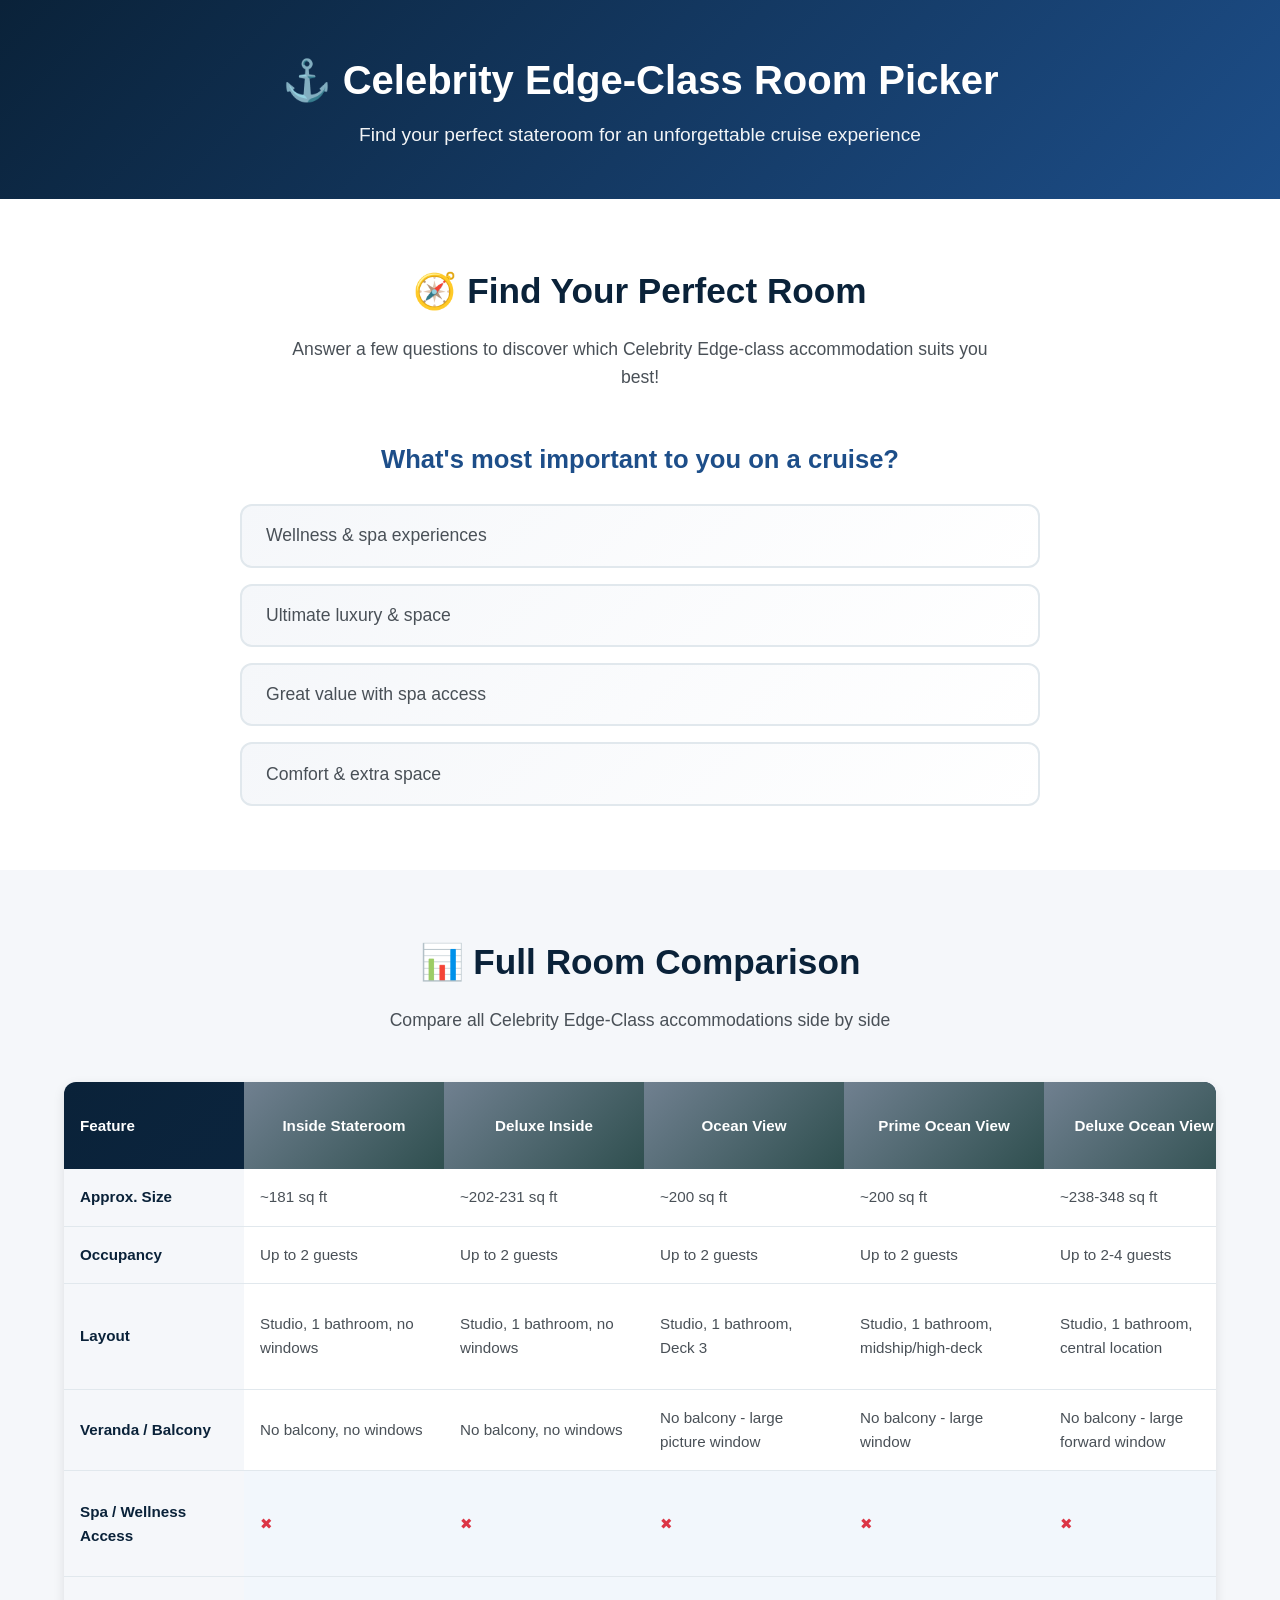
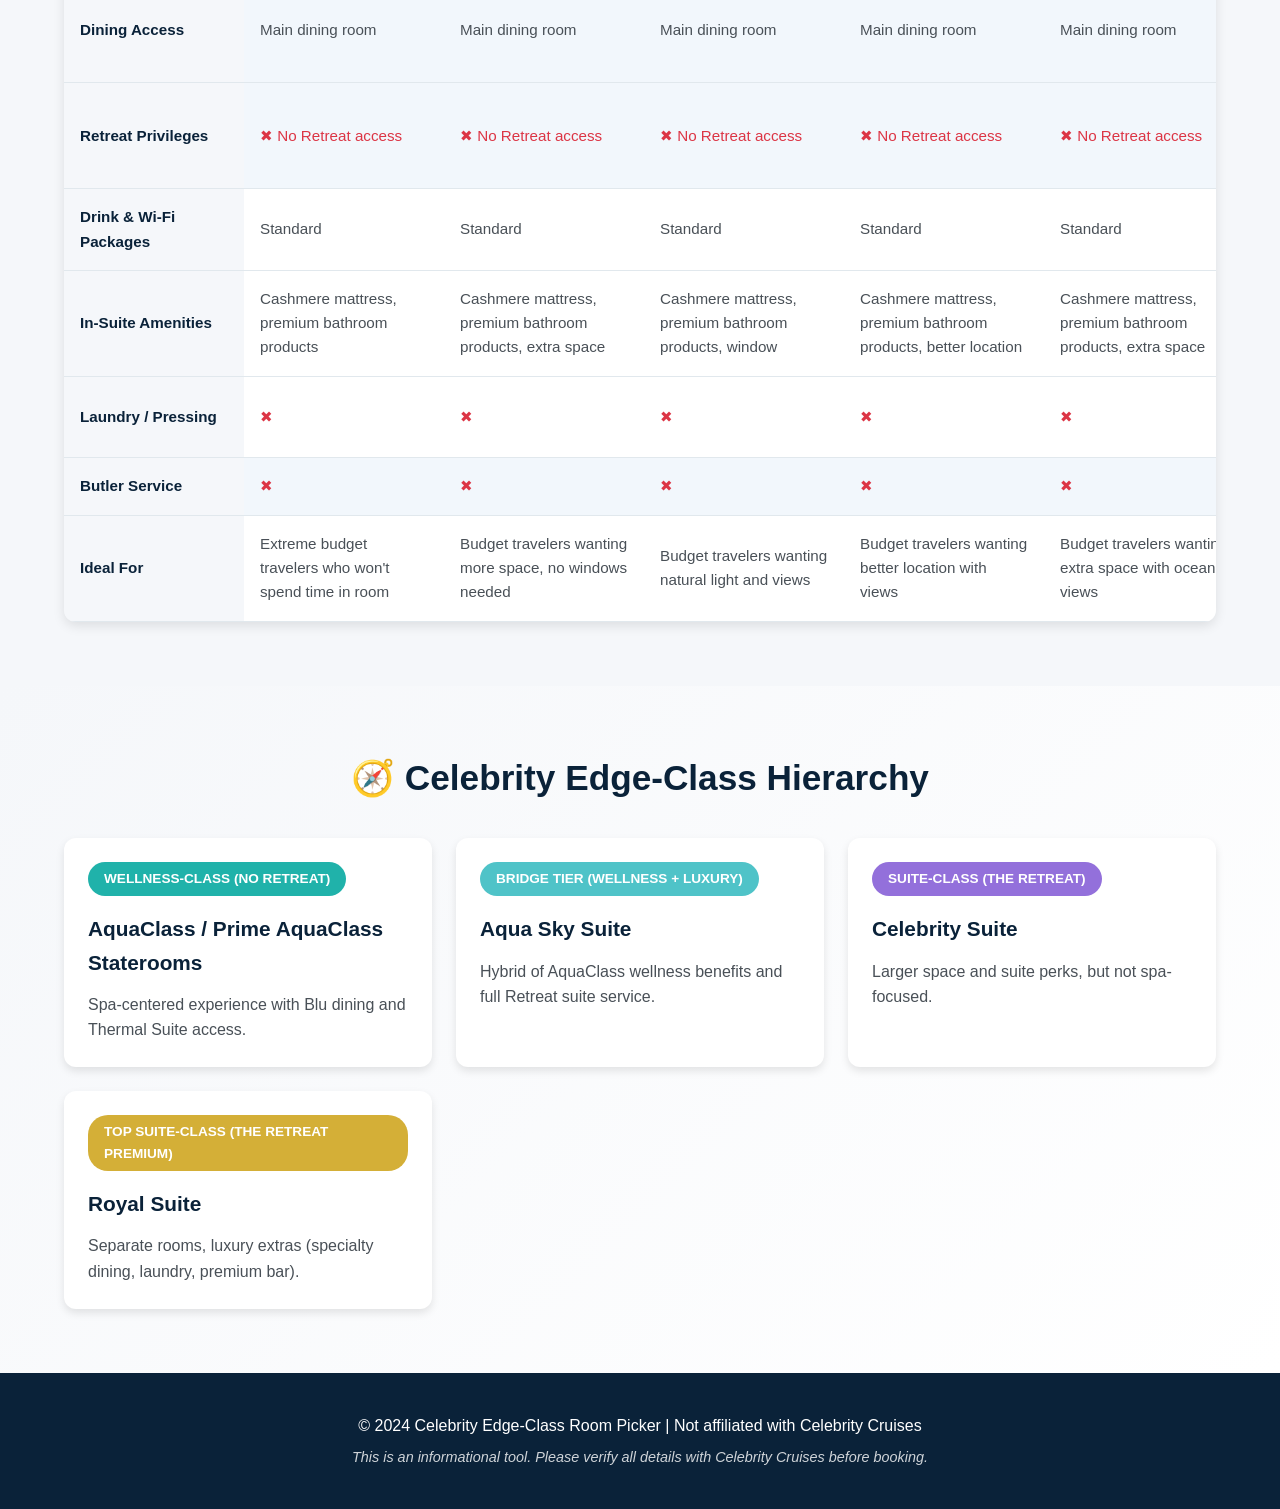
==== index.html @ b7f7fb1b "Add comprehensive analytics tracking with Google Analytics 4 and Microsoft Clarity Analytics Impleme" ====
<!DOCTYPE html>
<html lang="en">
<head>
    <meta charset="UTF-8">
    <meta name="viewport" content="width=device-width, initial-scale=1.0">
    <title>Celebrity Edge-Class Room Picker | Find Your Perfect Stateroom</title>
    <link rel="stylesheet" href="styles.css">

    <!-- Google Analytics 4 -->
    <script async src="https://www.googletagmanager.com/gtag/js?id=G-XXXXXXXXXX"></script>
    <script>
        window.dataLayer = window.dataLayer || [];
        function gtag(){dataLayer.push(arguments);}
        gtag('js', new Date());
        gtag('config', 'G-XXXXXXXXXX');
    </script>

    <!-- Microsoft Clarity -->
    <script type="text/javascript">
        (function(c,l,a,r,i,t,y){
            c[a]=c[a]||function(){(c[a].q=c[a].q||[]).push(arguments)};
            t=l.createElement(r);t.async=1;t.src="https://www.clarity.ms/tag/"+i;
            y=l.getElementsByTagName(r)[0];y.parentNode.insertBefore(t,y);
        })(window, document, "clarity", "script", "YOURCLARITYID");
    </script>
</head>
<body>
    <header class="hero">
        <div class="container">
            <h1>⚓ Celebrity Edge-Class Room Picker</h1>
            <p class="tagline">Find your perfect stateroom for an unforgettable cruise experience</p>
        </div>
    </header>

    <!-- Quiz Section -->
    <section id="quiz" class="quiz-section">
        <div class="container">
            <h2>🧭 Find Your Perfect Room</h2>
            <p class="section-intro">Answer a few questions to discover which Celebrity Edge-class accommodation suits you best!</p>

            <div id="quiz-container" class="quiz-container">
                <button id="back-btn" class="back-btn hidden">← Back</button>

                <!-- Question 1 -->
                <div class="question active" data-question="1">
                    <h3>What's most important to you on a cruise?</h3>
                    <div class="options">
                        <button class="option" data-points='{"wellness": 3}'>Wellness & spa experiences</button>
                        <button class="option" data-points='{"luxury": 3}'>Ultimate luxury & space</button>
                        <button class="option" data-points='{"value": 2, "wellness": 1}'>Great value with spa access</button>
                        <button class="option" data-points='{"luxury": 2, "space": 1}'>Comfort & extra space</button>
                    </div>
                </div>

                <!-- Question 2 -->
                <div class="question" data-question="2">
                    <h3>How many people are traveling with you?</h3>
                    <div class="options">
                        <button class="option" data-points='{"couple": 2}'>Just me or my partner (2 guests)</button>
                        <button class="option" data-points='{"family": 2}'>Small family or friends (3-4 guests)</button>
                    </div>
                </div>

                <!-- Question 3 -->
                <div class="question" data-question="3">
                    <h3>How important is butler service to you?</h3>
                    <div class="options">
                        <button class="option" data-points='{"luxury": 3}'>Essential - I want full VIP treatment</button>
                        <button class="option" data-points='{"luxury": 1}'>Nice to have, but not necessary</button>
                        <button class="option" data-points='{"value": 2}'>Not important - I prefer to be independent</button>
                    </div>
                </div>

                <!-- Question 4 -->
                <div class="question" data-question="4">
                    <h3>Which amenities appeal to you most?</h3>
                    <div class="options">
                        <button class="option" data-points='{"wellness": 3}'>Thermal suite, yoga mats, spa products</button>
                        <button class="option" data-points='{"luxury": 3}'>Whirlpool tub, premium bar, specialty dining</button>
                        <button class="option" data-points='{"wellness": 2, "luxury": 1}'>Mix of wellness and luxury perks</button>
                        <button class="option" data-points='{"space": 2}'>Just want great views and comfortable space</button>
                    </div>
                </div>

                <!-- Question 5 -->
                <div class="question" data-question="5">
                    <h3>What's your budget preference?</h3>
                    <div class="options">
                        <button class="option" data-points='{"value": 3}'>Budget-friendly with good perks</button>
                        <button class="option" data-points='{"value": 1, "space": 1}'>Mid-range with more space</button>
                        <button class="option" data-points='{"luxury": 2}'>Premium - I want the best</button>
                        <button class="option" data-points='{"luxury": 3}'>Money is no object</button>
                    </div>
                </div>

                <!-- Question 6 -->
                <div class="question" data-question="6">
                    <h3>How important is exclusive dining access?</h3>
                    <div class="options">
                        <button class="option" data-points='{"wellness": 2}'>I want Blu (AquaClass restaurant)</button>
                        <button class="option" data-points='{"luxury": 2}'>I want Luminae and The Retreat</button>
                        <button class="option" data-points='{"luxury": 3}'>Unlimited specialty dining package</button>
                        <button class="option" data-points='{"value": 1}'>Main dining room is fine</button>
                    </div>
                </div>

                <!-- Question 7 -->
                <div class="question" data-question="7">
                    <h3>One last question... Is your name Andy?</h3>
                    <div class="options">
                        <button class="option" data-points='{"andy": 1}'>Yes, I'm Andy!</button>
                        <button class="option" data-points='{"notandy": 1}'>No, my name is not Andy</button>
                    </div>
                </div>
            </div>

            <div id="quiz-result" class="quiz-result hidden">
                <h3>Your Perfect Match:</h3>
                <div id="result-content"></div>
                <button id="restart-quiz" class="restart-btn">Take Quiz Again</button>
            </div>
        </div>
    </section>

    <!-- Comparison Table Section -->
    <section id="compare" class="comparison-section">
        <div class="container">
            <h2>📊 Full Room Comparison</h2>
            <p class="section-intro">Compare all Celebrity Edge-Class accommodations side by side</p>

            <div class="table-wrapper">
                <table class="comparison-table">
                    <thead>
                        <tr>
                            <th>Feature</th>
                            <th class="room-type basic">Inside Stateroom</th>
                            <th class="room-type basic">Deluxe Inside</th>
                            <th class="room-type basic">Ocean View</th>
                            <th class="room-type basic">Prime Ocean View</th>
                            <th class="room-type basic">Deluxe Ocean View</th>
                            <th class="room-type basic">Panoramic Ocean View</th>
                            <th class="room-type basic">Deluxe Porthole View</th>
                            <th class="room-type basic">Edge Infinite (Partial View)</th>
                            <th class="room-type basic">Edge Infinite Veranda</th>
                            <th class="room-type basic">Prime Edge Infinite</th>
                            <th class="room-type basic">Sunset Veranda</th>
                            <th class="room-type aqua">AquaClass Stateroom</th>
                            <th class="room-type prime-aqua">Prime AquaClass</th>
                            <th class="room-type aqua-sky">Aqua Sky Suite</th>
                            <th class="room-type concierge-partial">Concierge Class (Partial View)</th>
                            <th class="room-type concierge">Concierge Class</th>
                            <th class="room-type prime-concierge">Prime Concierge Class</th>
                            <th class="room-type magic-carpet">Magic Carpet Sky Suite</th>
                            <th class="room-type sky">Sky Suite</th>
                            <th class="room-type sunset">Sunset Sky Suite</th>
                            <th class="room-type celebrity">Celebrity Suite</th>
                            <th class="room-type edge-villa">Edge Villa</th>
                            <th class="room-type penthouse">Penthouse Suite</th>
                            <th class="room-type royal">Royal Suite</th>
                        </tr>
                    </thead>
                    <tbody>
                        <tr>
                            <td class="feature-label">Approx. Size</td>
                            <td>~181 sq ft</td>
                            <td>~202-231 sq ft</td>
                            <td>~200 sq ft</td>
                            <td>~200 sq ft</td>
                            <td>~238-348 sq ft</td>
                            <td>~212 sq ft</td>
                            <td>~241 sq ft</td>
                            <td>~243 sq ft</td>
                            <td>~243 sq ft</td>
                            <td>~243-369 sq ft</td>
                            <td>~317 sq ft</td>
                            <td>~243 sq ft</td>
                            <td>~243 – 369 sq ft</td>
                            <td>~397 sq ft</td>
                            <td>~243 sq ft</td>
                            <td>~243-369 sq ft</td>
                            <td>~243 sq ft</td>
                            <td>~400 sq ft</td>
                            <td>~398-517 sq ft</td>
                            <td>~462 sq ft</td>
                            <td>~501 sq ft</td>
                            <td>~950 sq ft</td>
                            <td>~1,575 sq ft</td>
                            <td>~759 sq ft</td>
                        </tr>
                        <tr>
                            <td class="feature-label">Occupancy</td>
                            <td>Up to 2 guests</td>
                            <td>Up to 2 guests</td>
                            <td>Up to 2 guests</td>
                            <td>Up to 2 guests</td>
                            <td>Up to 2-4 guests</td>
                            <td>Up to 2 guests</td>
                            <td>Up to 4 guests</td>
                            <td>Up to 4 guests</td>
                            <td>Up to 4 guests</td>
                            <td>Up to 4 guests</td>
                            <td>Up to 4 guests</td>
                            <td>Up to 2 guests</td>
                            <td>Up to 2 guests</td>
                            <td>Up to 4 guests</td>
                            <td>Up to 4 guests</td>
                            <td>Up to 4 guests</td>
                            <td>Up to 4 guests</td>
                            <td>Up to 2 guests</td>
                            <td>Up to 4 guests</td>
                            <td>Up to 4 guests</td>
                            <td>Up to 4 guests</td>
                            <td>Up to 4 guests</td>
                            <td>Up to 6 guests</td>
                            <td>Up to 4 guests</td>
                        </tr>
                        <tr>
                            <td class="feature-label">Layout</td>
                            <td>Studio, 1 bathroom, no windows</td>
                            <td>Studio, 1 bathroom, no windows</td>
                            <td>Studio, 1 bathroom, Deck 3</td>
                            <td>Studio, 1 bathroom, midship/high-deck</td>
                            <td>Studio, 1 bathroom, central location</td>
                            <td>Studio, 1 bathroom, floor-to-ceiling window</td>
                            <td>Studio (bed + sitting + infinite veranda)</td>
                            <td>Studio, aft/forward with Infinite Veranda</td>
                            <td>Studio, aft/forward with Infinite Veranda</td>
                            <td>Studio, midship/high-deck with Infinite Veranda</td>
                            <td>Studio, aft-facing with balcony</td>
                            <td>Studio, 1 bathroom, Infinite Veranda</td>
                            <td>Studio suite, 1 bathroom</td>
                            <td>Studio suite, 1 bathroom</td>
                            <td>Studio suite, 1 bathroom</td>
                            <td>Open studio suite with split bath</td>
                            <td>TWO-STORY, 1 bedroom, 2 bathrooms</td>
                            <td>2 bedrooms, 2 bathrooms</td>
                            <td>1-bedroom, 1.5 bath, separate living & dining</td>
                        </tr>
                        <tr>
                            <td class="feature-label">Veranda / Balcony</td>
                            <td>No balcony, no windows</td>
                            <td>No balcony, no windows</td>
                            <td>No balcony - large picture window</td>
                            <td>No balcony - large window</td>
                            <td>No balcony - large forward window</td>
                            <td>No balcony - floor-to-ceiling glass</td>
                            <td>Porthole view with veranda</td>
                            <td>Infinite Veranda (partial view)</td>
                            <td>Infinite Veranda</td>
                            <td>Infinite Veranda, higher deck/midship</td>
                            <td>Aft-facing extra-large balcony</td>
                            <td>Infinite Veranda</td>
                            <td>Spacious veranda w/ Magic Carpet views</td>
                            <td>High-deck spacious veranda</td>
                            <td>Aft-facing spacious veranda (sunset views)</td>
                            <td>Larger veranda w/ dining area</td>
                            <td>Private terrace w/ PLUNGE POOL</td>
                            <td>Extra-large balcony w/ HOT TUB</td>
                            <td>Extra-large balcony w/ dining & seating</td>
                        </tr>
                        <tr class="highlight-row">
                            <td class="feature-label">Spa / Wellness Access</td>
                            <td class="no-perk">✖</td>
                            <td class="no-perk">✖</td>
                            <td class="no-perk">✖</td>
                            <td class="no-perk">✖</td>
                            <td class="no-perk">✖</td>
                            <td class="no-perk">✖</td>
                            <td class="no-perk">✖</td>
                            <td class="no-perk">✖</td>
                            <td class="no-perk">✖</td>
                            <td class="no-perk">✖</td>
                            <td class="no-perk">✖</td>
                            <td class="has-perk">✔ SEA Thermal Suite + Spa Concierge</td>
                            <td class="has-perk">✔ SEA Thermal Suite + Spa Concierge</td>
                            <td class="has-perk">✔ SEA Thermal Suite + Spa Concierge + in-room fitness</td>
                            <td class="no-perk">✖</td>
                            <td class="no-perk">✖</td>
                            <td class="no-perk">✖</td>
                            <td class="no-perk">✖</td>
                            <td class="no-perk">✖</td>
                            <td class="no-perk">✖</td>
                            <td class="no-perk">✖ No AquaClass benefits</td>
                            <td class="has-perk">✔ SEA Thermal Suite access</td>
                            <td class="has-perk">✔ SEA Thermal Suite access</td>
                            <td class="has-perk">✔ SEA Thermal Suite access</td>
                        </tr>
                        <tr class="highlight-row">
                            <td class="feature-label">Dining Access</td>
                            <td>Main dining room</td>
                            <td>Main dining room</td>
                            <td>Main dining room</td>
                            <td>Main dining room</td>
                            <td>Main dining room</td>
                            <td>Main dining room</td>
                            <td>Main dining room</td>
                            <td>Main dining room</td>
                            <td>Main dining room</td>
                            <td>Main dining room</td>
                            <td>Main dining room</td>
                            <td class="has-perk">Blu</td>
                            <td class="has-perk">Blu</td>
                            <td class="has-perk">Blu + Luminae @ The Retreat</td>
                            <td>Main dining + Concierge Lunch</td>
                            <td>Main dining + Concierge Lunch</td>
                            <td>Main dining + Concierge Lunch</td>
                            <td class="has-perk">Luminae @ The Retreat</td>
                            <td class="has-perk">Luminae @ The Retreat</td>
                            <td class="has-perk">Luminae @ The Retreat</td>
                            <td class="has-perk">Luminae @ The Retreat</td>
                            <td class="has-perk">Luminae + Unlimited Specialty Dining</td>
                            <td class="has-perk">Luminae + Unlimited Specialty Dining</td>
                            <td class="has-perk">Luminae @ The Retreat + Unlimited Specialty Dining</td>
                        </tr>
                        <tr class="highlight-row">
                            <td class="feature-label">Retreat Privileges</td>
                            <td class="no-perk">✖ No Retreat access</td>
                            <td class="no-perk">✖ No Retreat access</td>
                            <td class="no-perk">✖ No Retreat access</td>
                            <td class="no-perk">✖ No Retreat access</td>
                            <td class="no-perk">✖ No Retreat access</td>
                            <td class="no-perk">✖ No Retreat access</td>
                            <td class="no-perk">✖ No Retreat access</td>
                            <td class="no-perk">✖ No Retreat access</td>
                            <td class="no-perk">✖ No Retreat access</td>
                            <td class="no-perk">✖ No Retreat access</td>
                            <td class="no-perk">✖ No Retreat access</td>
                            <td class="no-perk">✖ No Retreat access</td>
                            <td class="no-perk">✖ No Retreat access</td>
                            <td class="has-perk">✔ Full Retreat (Lounge, Sundeck, Luminae, Butler)</td>
                            <td class="no-perk">✖ No Retreat access</td>
                            <td class="no-perk">✖ No Retreat access</td>
                            <td class="no-perk">✖ No Retreat access</td>
                            <td class="has-perk">✔ Full Retreat</td>
                            <td class="has-perk">✔ Full Retreat</td>
                            <td class="has-perk">✔ Full Retreat</td>
                            <td class="has-perk">✔ Full Retreat</td>
                            <td class="has-perk">✔ Full Retreat + Direct Sundeck Access</td>
                            <td class="has-perk">✔ Full Retreat</td>
                            <td class="has-perk">✔ Full Retreat</td>
                        </tr>
                        <tr>
                            <td class="feature-label">Drink & Wi-Fi Packages</td>
                            <td>Standard</td>
                            <td>Standard</td>
                            <td>Standard</td>
                            <td>Standard</td>
                            <td>Standard</td>
                            <td>Standard</td>
                            <td>Standard</td>
                            <td>Standard</td>
                            <td>Standard</td>
                            <td>Standard</td>
                            <td>Standard</td>
                            <td>Standard</td>
                            <td>Standard</td>
                            <td>Premium Drink + Premium Wi-Fi</td>
                            <td>Standard</td>
                            <td>Standard</td>
                            <td>Standard</td>
                            <td>Premium Drink + Premium Wi-Fi</td>
                            <td>Premium Drink + Premium Wi-Fi</td>
                            <td>Premium Drink + Premium Wi-Fi</td>
                            <td>Premium Drink + Premium Wi-Fi</td>
                            <td>Unlimited Premium Drink + Premium Wi-Fi</td>
                            <td>Unlimited Premium Drink + Premium Wi-Fi</td>
                            <td>Unlimited Premium Drink + Premium Wi-Fi</td>
                        </tr>
                        <tr>
                            <td class="feature-label">In-Suite Amenities</td>
                            <td>Cashmere mattress, premium bathroom products</td>
                            <td>Cashmere mattress, premium bathroom products, extra space</td>
                            <td>Cashmere mattress, premium bathroom products, window</td>
                            <td>Cashmere mattress, premium bathroom products, better location</td>
                            <td>Cashmere mattress, premium bathroom products, extra space</td>
                            <td>Cashmere mattress, floor-to-ceiling window, natural light</td>
                            <td>Cashmere mattress, porthole view with balcony</td>
                            <td>Cashmere mattress, Infinite Veranda (partial view)</td>
                            <td>Cashmere mattress, Infinite Veranda</td>
                            <td>Cashmere mattress, Infinite Veranda, high-deck</td>
                            <td>Cashmere mattress, aft-facing, extra-large balcony</td>
                            <td>Yoga mats, 2 bottled waters daily, eco products</td>
                            <td>Same, higher location</td>
                            <td>In-suite fitness, spa products, minibar, butler</td>
                            <td>Cashmere mattress, bathrobes, sparkling wine</td>
                            <td>Cashmere mattress, bathrobes, sparkling wine</td>
                            <td>Cashmere mattress, bathrobes, sparkling wine, midship</td>
                            <td>Minibar stocked daily, floor-to-ceiling windows</td>
                            <td>Floor-to-ceiling windows, high-deck location</td>
                            <td>Aft-facing for sunset views, large bathroom</td>
                            <td>Larger sitting area, minibar</td>
                            <td>TWO-STORY, marble bath, whirlpool, minibar</td>
                            <td>Dining for 8, hot tub, walk-in closet, marble bath</td>
                            <td>Whirlpool tub, espresso, spirits, daily bar, laundry</td>
                        </tr>
                        <tr>
                            <td class="feature-label">Laundry / Pressing</td>
                            <td class="no-perk">✖</td>
                            <td class="no-perk">✖</td>
                            <td class="no-perk">✖</td>
                            <td class="no-perk">✖</td>
                            <td class="no-perk">✖</td>
                            <td class="no-perk">✖</td>
                            <td class="no-perk">✖</td>
                            <td class="no-perk">✖</td>
                            <td class="no-perk">✖</td>
                            <td class="no-perk">✖</td>
                            <td class="no-perk">✖</td>
                            <td class="no-perk">✖</td>
                            <td class="no-perk">✖</td>
                            <td class="no-perk">✖</td>
                            <td class="no-perk">✖</td>
                            <td class="no-perk">✖</td>
                            <td class="no-perk">✖</td>
                            <td class="no-perk">✖</td>
                            <td class="no-perk">✖</td>
                            <td class="no-perk">✖</td>
                            <td class="no-perk">✖</td>
                            <td class="has-perk">✔ Included + unlimited pressing</td>
                            <td class="has-perk">✔ Included + unlimited pressing</td>
                            <td class="has-perk">✔ Included + unlimited pressing</td>
                        </tr>
                        <tr class="highlight-row">
                            <td class="feature-label">Butler Service</td>
                            <td class="no-perk">✖</td>
                            <td class="no-perk">✖</td>
                            <td class="no-perk">✖</td>
                            <td class="no-perk">✖</td>
                            <td class="no-perk">✖</td>
                            <td class="no-perk">✖</td>
                            <td class="no-perk">✖</td>
                            <td class="no-perk">✖</td>
                            <td class="no-perk">✖</td>
                            <td class="no-perk">✖</td>
                            <td class="no-perk">✖</td>
                            <td class="no-perk">✖</td>
                            <td class="no-perk">✖</td>
                            <td class="has-perk">✔</td>
                            <td class="no-perk">✖ (Concierge only)</td>
                            <td class="no-perk">✖ (Concierge only)</td>
                            <td class="no-perk">✖ (Concierge only)</td>
                            <td class="has-perk">✔</td>
                            <td class="has-perk">✔</td>
                            <td class="has-perk">✔</td>
                            <td class="has-perk">✔</td>
                            <td class="has-perk">✔</td>
                            <td class="has-perk">✔</td>
                            <td class="has-perk">✔</td>
                        </tr>
                        <tr>
                            <td class="feature-label">Ideal For</td>
                            <td>Extreme budget travelers who won't spend time in room</td>
                            <td>Budget travelers wanting more space, no windows needed</td>
                            <td>Budget travelers wanting natural light and views</td>
                            <td>Budget travelers wanting better location with views</td>
                            <td>Budget travelers wanting extra space with ocean views</td>
                            <td>Budget travelers wanting dramatic floor-to-ceiling views</td>
                            <td>Budget travelers wanting balcony access</td>
                            <td>Value seekers wanting Infinite Veranda experience</td>
                            <td>Travelers wanting standard Infinite Veranda</td>
                            <td>Travelers wanting best standard location</td>
                            <td>Travelers wanting spacious aft-facing room with sunset views</td>
                            <td>Wellness-focused cruisers on a budget</td>
                            <td>Same, with better view/location</td>
                            <td>Wellness lovers wanting full suite treatment</td>
                            <td>Budget travelers wanting concierge perks</td>
                            <td>Mid-range with concierge service</td>
                            <td>Concierge service with best location</td>
                            <td>Unique Magic Carpet views</td>
                            <td>High-deck panoramic views</td>
                            <td>Sunset enthusiasts</td>
                            <td>Guests wanting more space & luxury</td>
                            <td>Unique two-story living with plunge pool</td>
                            <td>Families wanting 2 bedrooms & hot tub</td>
                            <td>Travelers seeking full luxury, privacy & space</td>
                        </tr>
                    </tbody>
                </table>
            </div>
        </div>
    </section>

    <!-- Hierarchy Section -->
    <section class="hierarchy-section">
        <div class="container">
            <h2>🧭 Celebrity Edge-Class Hierarchy</h2>
            <div class="hierarchy-grid">
                <div class="tier-card">
                    <div class="tier-label wellness">Wellness-Class (No Retreat)</div>
                    <h4>AquaClass / Prime AquaClass Staterooms</h4>
                    <p>Spa-centered experience with Blu dining and Thermal Suite access.</p>
                </div>
                <div class="tier-card">
                    <div class="tier-label bridge">Bridge Tier (Wellness + Luxury)</div>
                    <h4>Aqua Sky Suite</h4>
                    <p>Hybrid of AquaClass wellness benefits and full Retreat suite service.</p>
                </div>
                <div class="tier-card">
                    <div class="tier-label suite">Suite-Class (The Retreat)</div>
                    <h4>Celebrity Suite</h4>
                    <p>Larger space and suite perks, but not spa-focused.</p>
                </div>
                <div class="tier-card">
                    <div class="tier-label premium">Top Suite-Class (The Retreat Premium)</div>
                    <h4>Royal Suite</h4>
                    <p>Separate rooms, luxury extras (specialty dining, laundry, premium bar).</p>
                </div>
            </div>
        </div>
    </section>

    <footer>
        <div class="container">
            <p>&copy; 2024 Celebrity Edge-Class Room Picker | Not affiliated with Celebrity Cruises</p>
            <p class="disclaimer">This is an informational tool. Please verify all details with Celebrity Cruises before booking.</p>
        </div>
    </footer>

    <script src="script.js"></script>
</body>
</html>
---- styles.css ----
/* Reset and Base Styles */
* {
    margin: 0;
    padding: 0;
    box-sizing: border-box;
}

:root {
    /* Color Palette - Ocean & Cruise Theme */
    --navy: #0a2239;
    --ocean-blue: #1d4e89;
    --sky-blue: #7DAFDB;
    --aqua: #4fc3c8;
    --gold: #d4af37;
    --white: #ffffff;
    --light-gray: #f5f7fa;
    --medium-gray: #e1e8ed;
    --dark-gray: #495057;

    /* Room Type Colors */
    --aqua-color: #20b2aa;
    --prime-aqua-color: #1e90ff;
    --aqua-sky-color: #4fc3c8;
    --celebrity-color: #9370db;
    --royal-color: #d4af37;

    /* Spacing */
    --section-padding: 4rem 2rem;
    --container-max-width: 1400px;
}

body {
    font-family: 'Segoe UI', Tahoma, Geneva, Verdana, sans-serif;
    line-height: 1.6;
    color: var(--dark-gray);
    background-color: var(--light-gray);
}

.container {
    max-width: var(--container-max-width);
    margin: 0 auto;
    padding: 0 2rem;
}

/* Header / Hero Section */
.hero {
    background: linear-gradient(135deg, var(--navy) 0%, var(--ocean-blue) 100%);
    color: var(--white);
    padding: 3rem 2rem;
    text-align: center;
    box-shadow: 0 4px 6px rgba(0, 0, 0, 0.1);
}

.hero h1 {
    font-size: 2.5rem;
    margin-bottom: 0.5rem;
    font-weight: 700;
}

.tagline {
    font-size: 1.2rem;
    opacity: 0.95;
    font-weight: 300;
}

/* Navigation */
.navigation {
    background: var(--white);
    padding: 1rem 0;
    box-shadow: 0 2px 4px rgba(0, 0, 0, 0.1);
    position: sticky;
    top: 0;
    z-index: 100;
}

.navigation .container {
    display: flex;
    justify-content: center;
    gap: 2rem;
}

.nav-btn {
    padding: 0.75rem 2rem;
    background: var(--ocean-blue);
    color: var(--white);
    text-decoration: none;
    border-radius: 50px;
    font-weight: 600;
    transition: all 0.3s ease;
    box-shadow: 0 2px 4px rgba(0, 0, 0, 0.1);
}

.nav-btn:hover {
    background: var(--navy);
    transform: translateY(-2px);
    box-shadow: 0 4px 8px rgba(0, 0, 0, 0.2);
}

/* Section Styles */
section {
    padding: var(--section-padding);
}

section h2 {
    font-size: 2.2rem;
    color: var(--navy);
    margin-bottom: 1rem;
    text-align: center;
}

.section-intro {
    text-align: center;
    font-size: 1.1rem;
    color: var(--dark-gray);
    margin-bottom: 3rem;
    max-width: 700px;
    margin-left: auto;
    margin-right: auto;
}

/* Quiz Section */
.quiz-section {
    background: var(--white);
}

.quiz-container {
    max-width: 800px;
    margin: 0 auto;
}

.question {
    display: none;
    animation: fadeIn 0.5s ease;
}

.question.active {
    display: block;
}

@keyframes fadeIn {
    from {
        opacity: 0;
        transform: translateY(20px);
    }
    to {
        opacity: 1;
        transform: translateY(0);
    }
}

.question h3 {
    font-size: 1.6rem;
    color: var(--ocean-blue);
    margin-bottom: 1.5rem;
    text-align: center;
}

.options {
    display: flex;
    flex-direction: column;
    gap: 1rem;
}

.option {
    padding: 1.2rem 1.5rem;
    background: linear-gradient(135deg, var(--light-gray) 0%, var(--white) 100%);
    border: 2px solid var(--medium-gray);
    border-radius: 12px;
    font-size: 1.1rem;
    cursor: pointer;
    transition: all 0.4s cubic-bezier(0.4, 0, 0.2, 1);
    text-align: left;
    color: var(--dark-gray);
    position: relative;
    overflow: hidden;
}

.option::before {
    content: '';
    position: absolute;
    top: 50%;
    left: 50%;
    width: 0;
    height: 0;
    border-radius: 50%;
    background: radial-gradient(circle, rgba(125, 175, 219, 0.3), transparent);
    transform: translate(-50%, -50%);
    transition: width 0.6s ease, height 0.6s ease;
}

.option:hover::before {
    width: 300px;
    height: 300px;
}

.option:hover {
    background: linear-gradient(135deg, var(--sky-blue) 0%, var(--aqua) 100%);
    color: var(--white);
    border-color: var(--ocean-blue);
    transform: translateX(10px) scale(1.02);
    box-shadow: 0 8px 20px rgba(29, 78, 137, 0.3);
}

.option:active {
    transform: translateX(10px) scale(0.98);
}

/* Back Button */
.back-btn {
    padding: 0.8rem 1.5rem;
    background: var(--medium-gray);
    color: var(--dark-gray);
    border: 2px solid var(--medium-gray);
    border-radius: 8px;
    font-size: 1rem;
    font-weight: 600;
    cursor: pointer;
    transition: all 0.3s ease;
    margin-bottom: 1.5rem;
    display: inline-block;
}

.back-btn:hover {
    background: var(--ocean-blue);
    color: var(--white);
    border-color: var(--ocean-blue);
    transform: translateX(-5px);
}

.back-btn.hidden {
    display: none;
}

/* Quiz Result */
.quiz-result {
    max-width: 800px;
    margin: 2rem auto;
    padding: 2rem;
    background: linear-gradient(135deg, var(--ocean-blue), var(--sky-blue));
    color: var(--white);
    border-radius: 16px;
    box-shadow: 0 8px 16px rgba(0, 0, 0, 0.2);
    animation: slideIn 0.5s ease;
}

@keyframes slideIn {
    from {
        opacity: 0;
        transform: translateY(-30px);
    }
    to {
        opacity: 1;
        transform: translateY(0);
    }
}

.quiz-result.hidden {
    display: none;
}

.quiz-result h3 {
    font-size: 1.8rem;
    margin-bottom: 1rem;
    text-align: center;
}

#result-content h4 {
    font-size: 2rem;
    margin-bottom: 1rem;
    text-align: center;
}

#result-content p {
    font-size: 1.1rem;
    line-height: 1.8;
    margin-bottom: 1rem;
}

#result-content ul {
    margin: 1.5rem 0;
    padding-left: 1.5rem;
}

#result-content li {
    margin-bottom: 0.5rem;
    font-size: 1.05rem;
}

.restart-btn {
    display: block;
    margin: 2rem auto 0;
    padding: 0.8rem 2rem;
    background: var(--white);
    color: var(--ocean-blue);
    border: none;
    border-radius: 50px;
    font-size: 1.1rem;
    font-weight: 600;
    cursor: pointer;
    transition: all 0.3s ease;
}

.restart-btn:hover {
    background: var(--gold);
    color: var(--white);
    transform: scale(1.05);
}

/* Comparison Table Section */
.comparison-section {
    background: var(--light-gray);
}

.table-wrapper {
    overflow-x: auto;
    background: var(--white);
    border-radius: 12px;
    box-shadow: 0 4px 12px rgba(0, 0, 0, 0.1);
}

.comparison-table {
    width: 100%;
    border-collapse: collapse;
    font-size: 0.95rem;
}

.comparison-table thead {
    background: linear-gradient(135deg, var(--navy), var(--ocean-blue));
    color: var(--white);
}

.comparison-table th {
    padding: 1.2rem 1rem;
    text-align: left;
    font-weight: 600;
    position: sticky;
    top: 0;
    z-index: 10;
}

.comparison-table th:first-child {
    min-width: 180px;
}

.room-type {
    min-width: 200px;
    text-align: center !important;
}

.comparison-table td {
    padding: 1rem;
    border-bottom: 1px solid var(--medium-gray);
}

.comparison-table tbody tr:hover {
    background: var(--light-gray);
}

.feature-label {
    font-weight: 600;
    color: var(--navy);
    background: var(--light-gray);
}

.highlight-row {
    background: rgba(125, 175, 219, 0.1);
}

.has-perk {
    color: #28a745;
    font-weight: 600;
}

.no-perk {
    color: #dc3545;
}

/* Room Type Headers */
.basic {
    background: linear-gradient(135deg, #708090, #2F4F4F) !important;
}

.aqua {
    background: linear-gradient(135deg, var(--aqua-color), #17a2b8) !important;
}

.prime-aqua {
    background: linear-gradient(135deg, var(--prime-aqua-color), #4682b4) !important;
}

.aqua-sky {
    background: linear-gradient(135deg, var(--aqua-sky-color), #20c997) !important;
}

.magic-carpet {
    background: linear-gradient(135deg, #ff6b9d, #c06c84) !important;
}

.sky {
    background: linear-gradient(135deg, #89CFF0, #4a90e2) !important;
}

.sunset {
    background: linear-gradient(135deg, #ff7e5f, #feb47b) !important;
}

.concierge-partial {
    background: linear-gradient(135deg, #87CEEB, #4682B4) !important;
}

.concierge {
    background: linear-gradient(135deg, #5F9EA0, #2F4F4F) !important;
}

.prime-concierge {
    background: linear-gradient(135deg, #48D1CC, #008B8B) !important;
}

.edge-villa {
    background: linear-gradient(135deg, #DAA520, #B8860B) !important;
}

.penthouse {
    background: linear-gradient(135deg, #CD853F, #8B4513) !important;
}

.celebrity {
    background: linear-gradient(135deg, var(--celebrity-color), #8a2be2) !important;
}

.royal {
    background: linear-gradient(135deg, var(--royal-color), #b8860b) !important;
}

/* Guide Section */
.guide-section {
    background: var(--white);
}

.guide-grid {
    display: grid;
    grid-template-columns: repeat(auto-fit, minmax(300px, 1fr));
    gap: 2rem;
    margin-top: 2rem;
}

.guide-card {
    background: var(--white);
    border-radius: 12px;
    padding: 2rem;
    box-shadow: 0 4px 12px rgba(0, 0, 0, 0.1);
    transition: all 0.3s ease;
    border-top: 4px solid var(--ocean-blue);
}

.guide-card.basic {
    border-top-color: #708090;
}

.guide-card.aqua {
    border-top-color: var(--aqua-color);
}

.guide-card.prime-aqua {
    border-top-color: var(--prime-aqua-color);
}

.guide-card.aqua-sky {
    border-top-color: var(--aqua-sky-color);
}

.guide-card.magic-carpet {
    border-top-color: #ff6b9d;
}

.guide-card.sky {
    border-top-color: #89CFF0;
}

.guide-card.sunset {
    border-top-color: #ff7e5f;
}

.guide-card.concierge-partial {
    border-top-color: #87CEEB;
}

.guide-card.concierge {
    border-top-color: #5F9EA0;
}

.guide-card.prime-concierge {
    border-top-color: #48D1CC;
}

.guide-card.edge-villa {
    border-top-color: #DAA520;
}

.guide-card.penthouse {
    border-top-color: #CD853F;
}

.guide-card.celebrity {
    border-top-color: var(--celebrity-color);
}

.guide-card.royal {
    border-top-color: var(--royal-color);
}

.guide-card:hover {
    transform: translateY(-8px);
    box-shadow: 0 8px 20px rgba(0, 0, 0, 0.15);
}

.guide-card h3 {
    font-size: 1.5rem;
    color: var(--navy);
    margin-bottom: 0.5rem;
}

.price-tier {
    color: var(--ocean-blue);
    font-weight: 600;
    font-size: 0.9rem;
    text-transform: uppercase;
    margin-bottom: 1rem;
}

.guide-card p {
    color: var(--dark-gray);
    margin-bottom: 1.5rem;
    line-height: 1.6;
}

.highlights {
    list-style: none;
    padding: 0;
}

.highlights li {
    padding: 0.4rem 0;
    color: var(--dark-gray);
    font-size: 0.95rem;
}

/* Hierarchy Section */
.hierarchy-section {
    background: linear-gradient(135deg, var(--light-gray), var(--white));
}

.hierarchy-grid {
    display: grid;
    grid-template-columns: repeat(auto-fit, minmax(280px, 1fr));
    gap: 1.5rem;
    margin-top: 2rem;
}

.tier-card {
    background: var(--white);
    border-radius: 12px;
    padding: 1.5rem;
    box-shadow: 0 4px 8px rgba(0, 0, 0, 0.1);
    transition: all 0.3s ease;
}

.tier-card:hover {
    transform: translateY(-5px);
    box-shadow: 0 6px 16px rgba(0, 0, 0, 0.15);
}

.tier-label {
    display: inline-block;
    padding: 0.4rem 1rem;
    border-radius: 20px;
    font-size: 0.85rem;
    font-weight: 600;
    color: var(--white);
    margin-bottom: 1rem;
    text-transform: uppercase;
}

.tier-label.wellness {
    background: var(--aqua-color);
}

.tier-label.bridge {
    background: var(--aqua-sky-color);
}

.tier-label.suite {
    background: var(--celebrity-color);
}

.tier-label.premium {
    background: var(--royal-color);
}

.tier-card h4 {
    font-size: 1.3rem;
    color: var(--navy);
    margin-bottom: 0.8rem;
}

.tier-card p {
    color: var(--dark-gray);
    line-height: 1.6;
}

/* Footer */
footer {
    background: var(--navy);
    color: var(--white);
    padding: 2rem;
    text-align: center;
}

footer p {
    margin: 0.5rem 0;
}

.disclaimer {
    font-size: 0.9rem;
    opacity: 0.8;
    font-style: italic;
}

/* Responsive Design */
@media (max-width: 768px) {
    .hero h1 {
        font-size: 1.8rem;
    }

    .tagline {
        font-size: 1rem;
    }

    section h2 {
        font-size: 1.8rem;
    }

    .navigation .container {
        flex-direction: column;
        gap: 1rem;
    }

    .nav-btn {
        width: 100%;
        text-align: center;
    }

    .comparison-table {
        font-size: 0.85rem;
    }

    .comparison-table th,
    .comparison-table td {
        padding: 0.8rem 0.5rem;
    }

    .guide-grid {
        grid-template-columns: 1fr;
    }

    .hierarchy-grid {
        grid-template-columns: 1fr;
    }

    .container {
        padding: 0 1rem;
    }
}

@media (max-width: 480px) {
    .hero {
        padding: 2rem 1rem;
    }

    .hero h1 {
        font-size: 1.5rem;
    }

    section {
        padding: 2rem 1rem;
    }

    .option {
        padding: 1rem;
        font-size: 1rem;
    }
}

/* Smooth Scrolling */
html {
    scroll-behavior: smooth;
}

/* Loading Animation */
.loading {
    text-align: center;
    padding: 2rem;
    color: var(--ocean-blue);
    font-size: 1.2rem;
}

/* Accessibility */
.option:focus,
.nav-btn:focus,
.restart-btn:focus {
    outline: 3px solid var(--gold);
    outline-offset: 2px;
}

/* Print Styles */
@media print {
    .navigation,
    .quiz-section,
    footer {
        display: none;
    }

    .comparison-section {
        page-break-inside: avoid;
    }
}

/* Fireworks Animation for Iconic Suite */
.fireworks-container {
    position: fixed;
    top: 0;
    left: 0;
    width: 100%;
    height: 100%;
    pointer-events: none;
    z-index: 9999;
    overflow: hidden;
}

.firework {
    position: absolute;
    width: 4px;
    height: 4px;
    border-radius: 50%;
    animation: firework-explosion 1.5s ease-out forwards;
}

@keyframes firework-explosion {
    0% {
        transform: translate(0, 0) scale(1);
        opacity: 1;
    }
    100% {
        transform: translate(var(--tx), var(--ty)) scale(0);
        opacity: 0;
    }
}

.firework-trail {
    position: absolute;
    bottom: 0;
    left: 50%;
    width: 3px;
    height: 0;
    background: linear-gradient(to top, transparent, var(--trail-color));
    animation: trail 1s ease-out forwards;
}

@keyframes trail {
    0% {
        height: 0;
        opacity: 1;
    }
    100% {
        height: var(--trail-height);
        opacity: 0;
    }
}

.iconic-result {
    animation: iconic-glow 2s ease-in-out infinite;
}

@keyframes iconic-glow {
    0%, 100% {
        box-shadow: 0 8px 16px rgba(0, 0, 0, 0.2), 0 0 30px rgba(212, 175, 55, 0.3);
    }
    50% {
        box-shadow: 0 8px 16px rgba(0, 0, 0, 0.2), 0 0 60px rgba(212, 175, 55, 0.6);
    }
}
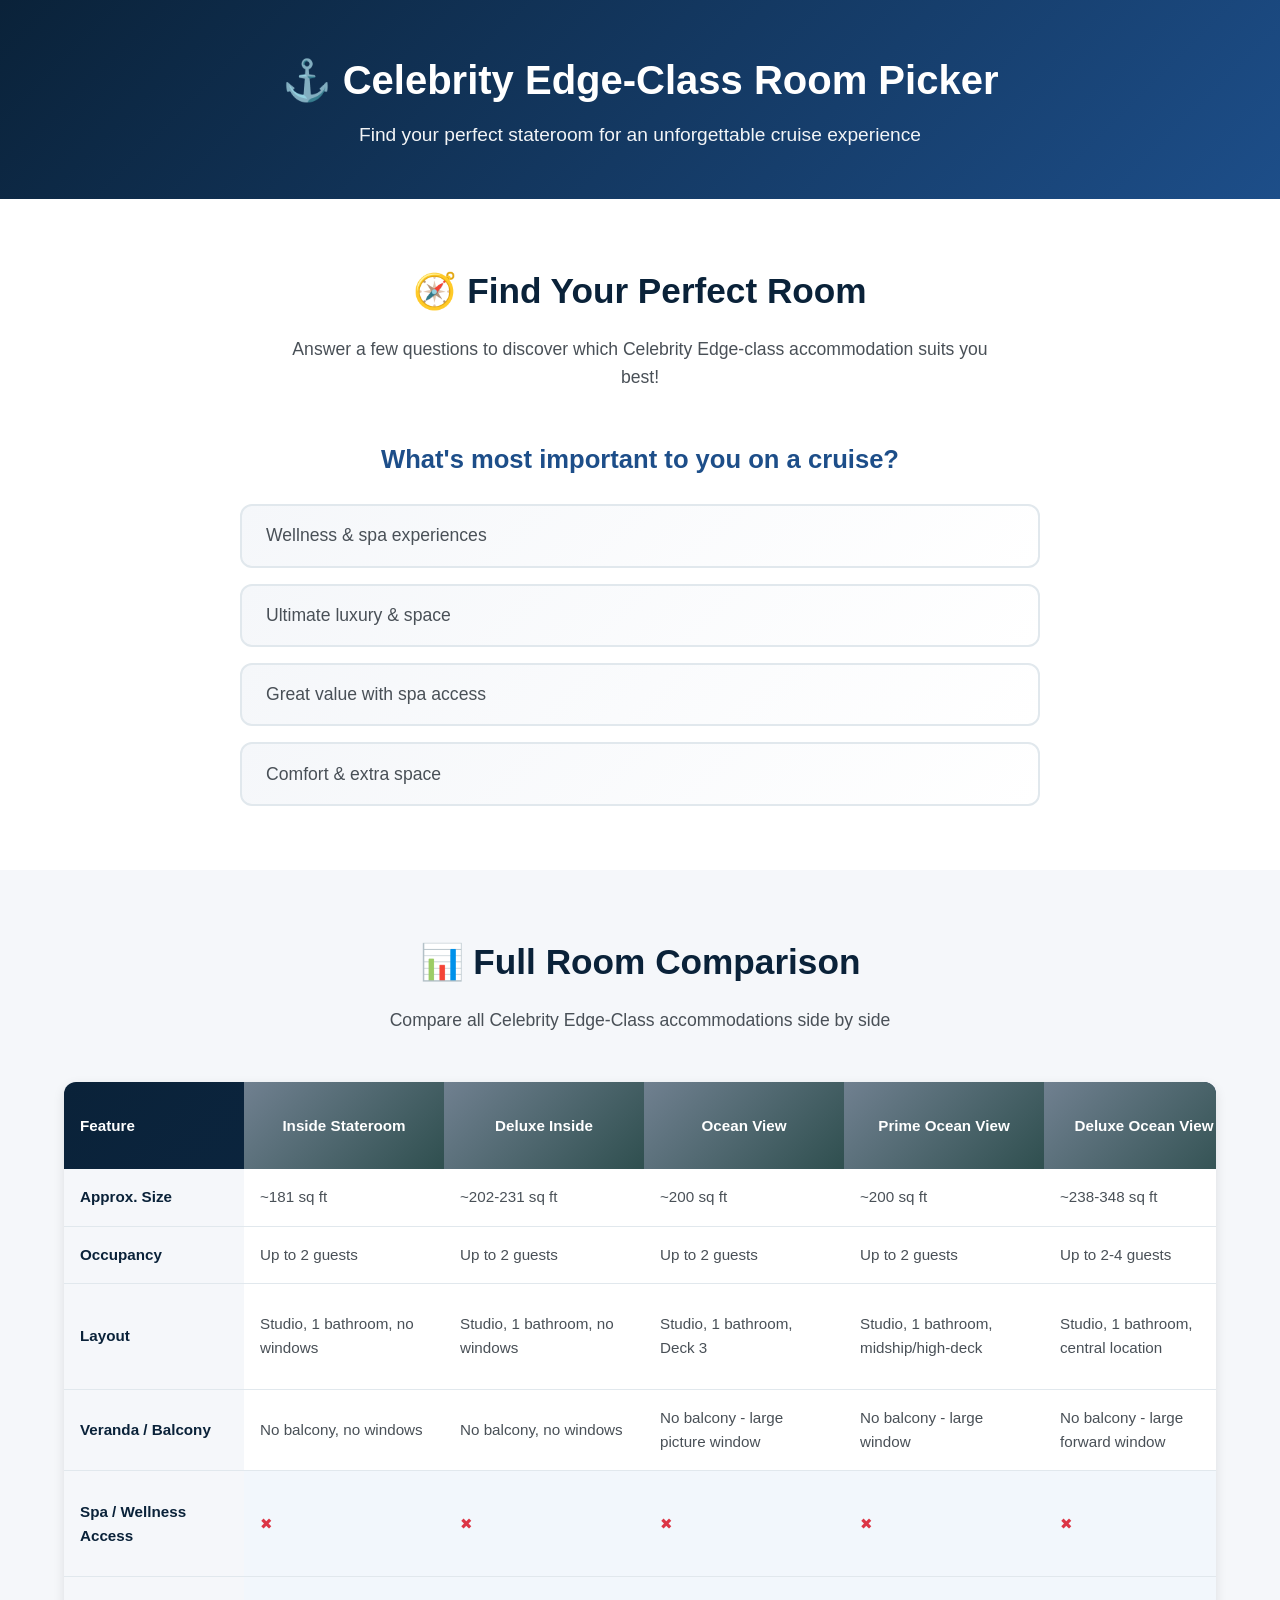
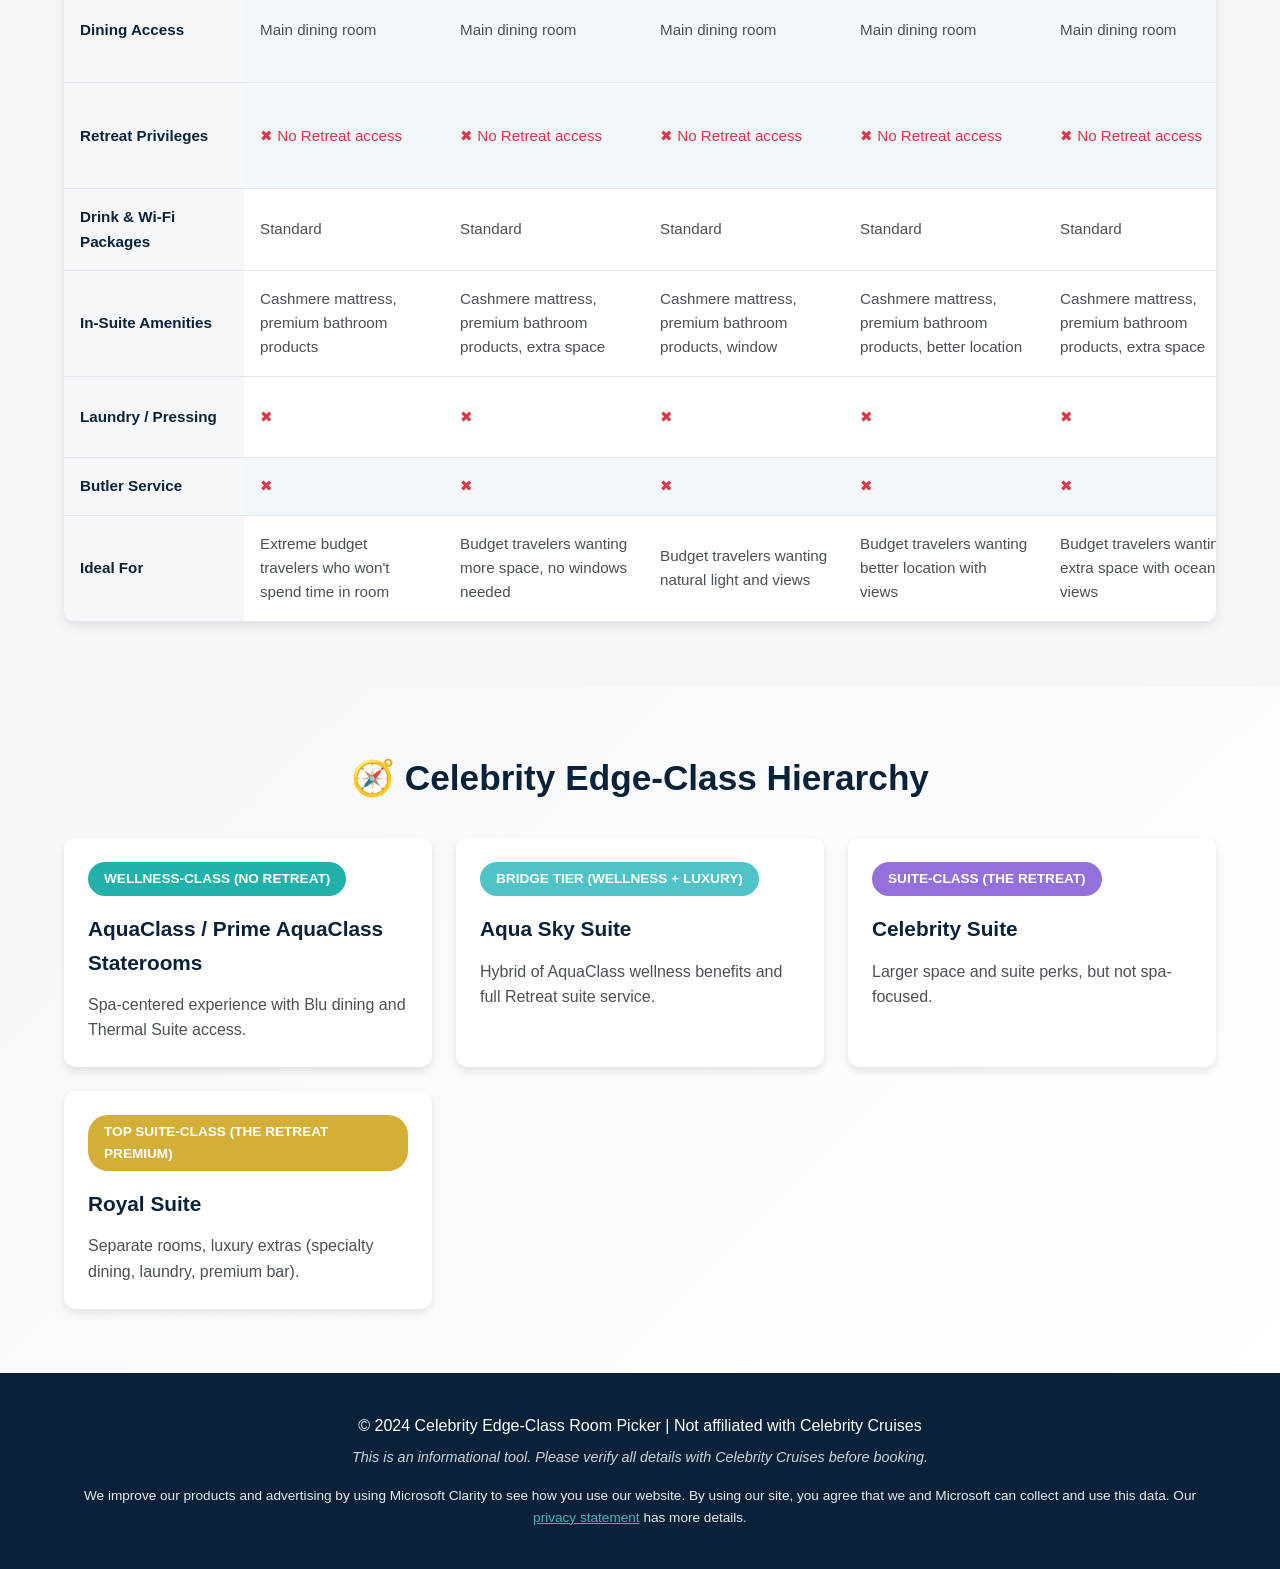
==== commit 66615721: "Add privacy policy and analytics disclosure - Added footer disclosure about Microsoft Clarity data c" ====
--- a/index.html
+++ b/index.html
@@ -7,12 +7,12 @@
     <link rel="stylesheet" href="styles.css">
 
     <!-- Google Analytics 4 -->
-    <script async src="https://www.googletagmanager.com/gtag/js?id=G-XXXXXXXXXX"></script>
+    <script async src="https://www.googletagmanager.com/gtag/js?id=G-P1LW2GWHRQ"></script>
     <script>
         window.dataLayer = window.dataLayer || [];
         function gtag(){dataLayer.push(arguments);}
         gtag('js', new Date());
-        gtag('config', 'G-XXXXXXXXXX');
+        gtag('config', 'G-P1LW2GWHRQ');
     </script>
 
     <!-- Microsoft Clarity -->
@@ -21,7 +21,7 @@
             c[a]=c[a]||function(){(c[a].q=c[a].q||[]).push(arguments)};
             t=l.createElement(r);t.async=1;t.src="https://www.clarity.ms/tag/"+i;
             y=l.getElementsByTagName(r)[0];y.parentNode.insertBefore(t,y);
-        })(window, document, "clarity", "script", "YOURCLARITYID");
+        })(window, document, "clarity", "script", "u4ct91x20x");
     </script>
 </head>
 <body>
@@ -513,6 +513,7 @@
         <div class="container">
             <p>&copy; 2024 Celebrity Edge-Class Room Picker | Not affiliated with Celebrity Cruises</p>
             <p class="disclaimer">This is an informational tool. Please verify all details with Celebrity Cruises before booking.</p>
+            <p class="privacy-notice">We improve our products and advertising by using Microsoft Clarity to see how you use our website. By using our site, you agree that we and Microsoft can collect and use this data. Our <a href="privacy.html">privacy statement</a> has more details.</p>
         </div>
     </footer>
 
--- a/styles.css
+++ b/styles.css
@@ -789,3 +789,136 @@
         box-shadow: 0 8px 16px rgba(0, 0, 0, 0.2), 0 0 60px rgba(212, 175, 55, 0.6);
     }
 }
+
+/* Privacy Policy Styles */
+.privacy-section {
+    background: var(--white);
+    padding: 3rem 2rem;
+}
+
+.privacy-content {
+    max-width: 900px;
+    margin: 0 auto;
+    background: var(--white);
+    padding: 2rem;
+    border-radius: 12px;
+    box-shadow: 0 4px 12px rgba(0, 0, 0, 0.1);
+}
+
+.privacy-content h2 {
+    color: var(--navy);
+    font-size: 2.2rem;
+    margin-bottom: 0.5rem;
+    text-align: left;
+}
+
+.privacy-content h3 {
+    color: var(--ocean-blue);
+    font-size: 1.6rem;
+    margin-top: 2rem;
+    margin-bottom: 1rem;
+}
+
+.privacy-content h4 {
+    color: var(--ocean-blue);
+    font-size: 1.3rem;
+    margin-top: 1.5rem;
+    margin-bottom: 0.8rem;
+}
+
+.privacy-content p {
+    color: var(--dark-gray);
+    line-height: 1.8;
+    margin-bottom: 1rem;
+}
+
+.privacy-content ul {
+    margin: 1rem 0 1.5rem 2rem;
+    line-height: 1.8;
+}
+
+.privacy-content li {
+    color: var(--dark-gray);
+    margin-bottom: 0.5rem;
+}
+
+.privacy-content a {
+    color: var(--ocean-blue);
+    text-decoration: underline;
+    transition: color 0.3s ease;
+}
+
+.privacy-content a:hover {
+    color: var(--aqua);
+}
+
+.last-updated {
+    font-style: italic;
+    color: var(--dark-gray);
+    opacity: 0.8;
+    font-size: 0.95rem;
+}
+
+.back-to-home {
+    text-align: center;
+    margin-top: 3rem;
+    padding-top: 2rem;
+    border-top: 2px solid var(--medium-gray);
+}
+
+.btn-back {
+    display: inline-block;
+    padding: 0.8rem 2rem;
+    background: var(--ocean-blue);
+    color: var(--white);
+    text-decoration: none;
+    border-radius: 50px;
+    font-weight: 600;
+    transition: all 0.3s ease;
+    box-shadow: 0 2px 4px rgba(0, 0, 0, 0.1);
+}
+
+.btn-back:hover {
+    background: var(--navy);
+    transform: translateY(-2px);
+    box-shadow: 0 4px 8px rgba(0, 0, 0, 0.2);
+}
+
+.privacy-notice {
+    font-size: 0.85rem;
+    opacity: 0.9;
+    margin-top: 1rem;
+    line-height: 1.6;
+}
+
+.privacy-notice a {
+    color: var(--aqua);
+    text-decoration: underline;
+}
+
+.privacy-notice a:hover {
+    color: var(--gold);
+}
+
+/* Privacy Policy Responsive */
+@media (max-width: 768px) {
+    .privacy-content {
+        padding: 1.5rem;
+    }
+
+    .privacy-content h2 {
+        font-size: 1.8rem;
+    }
+
+    .privacy-content h3 {
+        font-size: 1.4rem;
+    }
+
+    .privacy-content h4 {
+        font-size: 1.2rem;
+    }
+
+    .privacy-content ul {
+        margin-left: 1.5rem;
+    }
+}
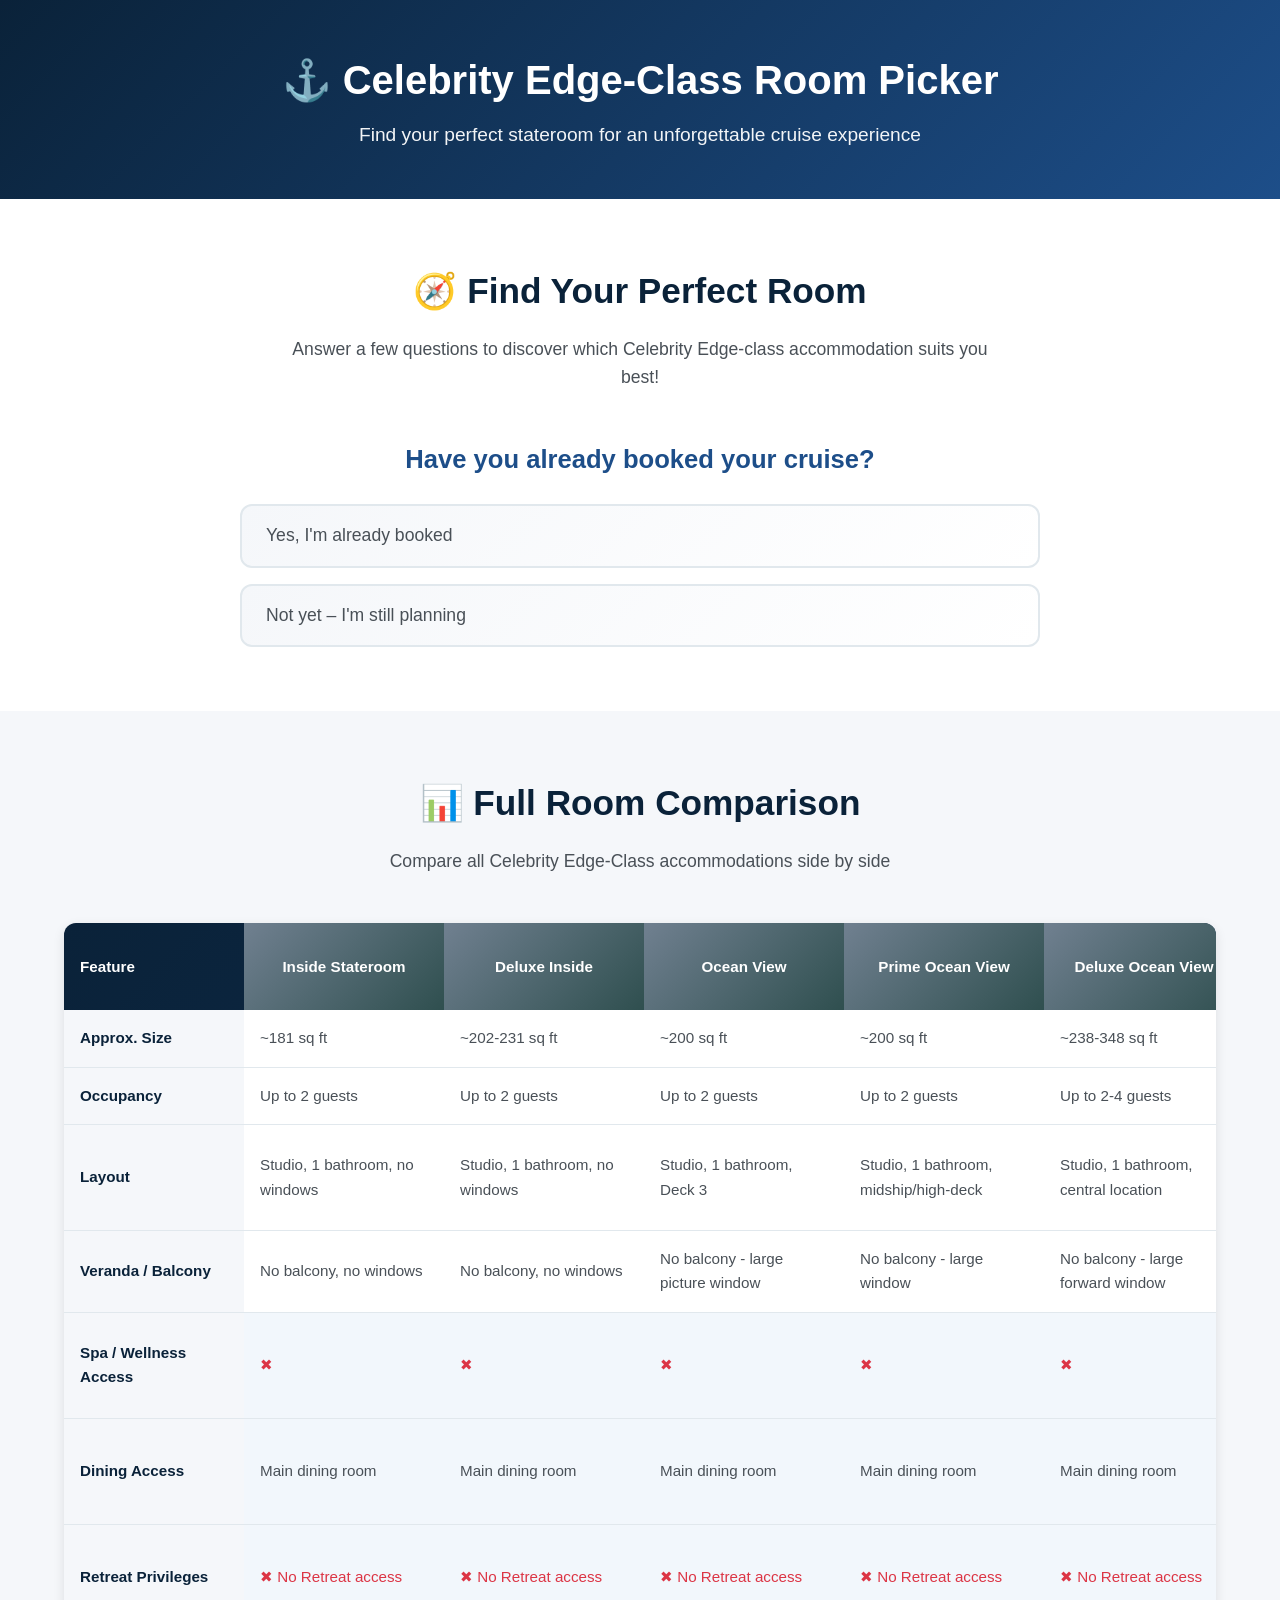
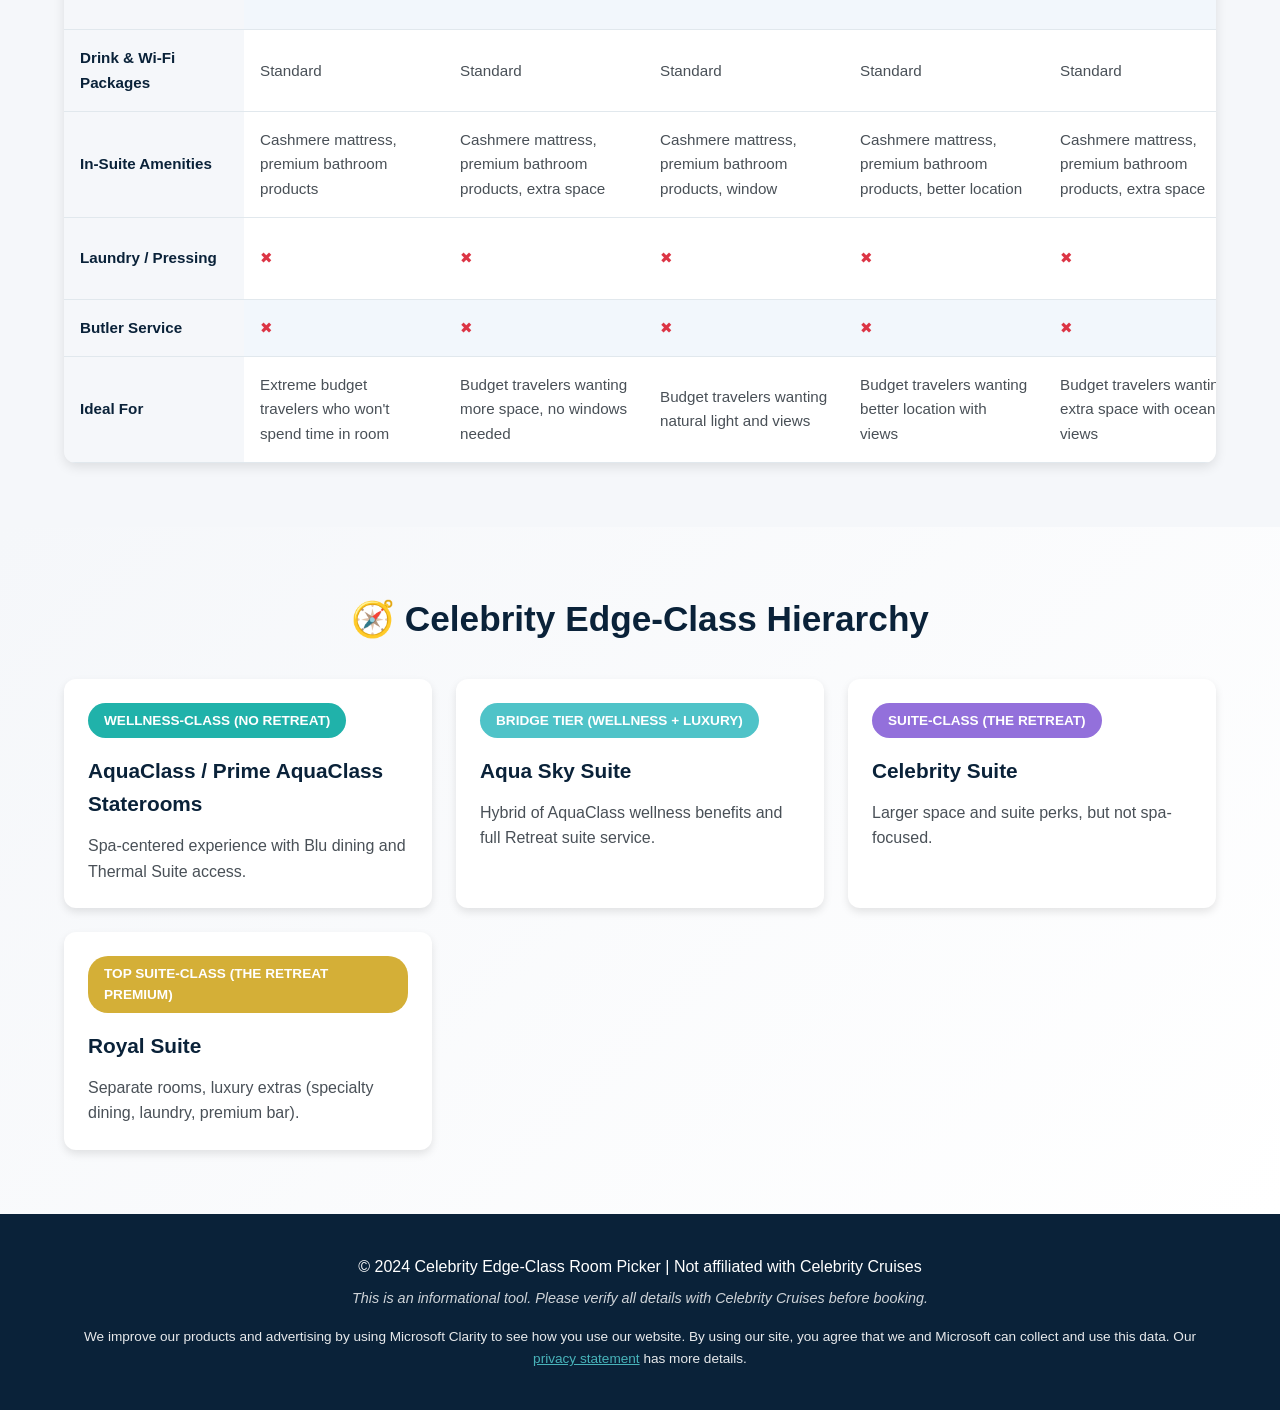
==== commit fc42c6e9: "Clarify fetch command formatting" ====
--- a/index.html
+++ b/index.html
@@ -41,8 +41,117 @@
             <div id="quiz-container" class="quiz-container">
                 <button id="back-btn" class="back-btn hidden">← Back</button>
 
-                <!-- Question 1 -->
+                <!-- Step 1: Booking Status -->
                 <div class="question active" data-question="1">
+                    <h3>Have you already booked your cruise?</h3>
+                    <div class="options">
+                        <button class="option" data-action="set-booking-status" data-value="booked" data-points="{}">Yes, I'm already booked</button>
+                        <button class="option" data-action="set-booking-status" data-value="not-booked" data-points="{}">Not yet – I'm still planning</button>
+                    </div>
+                </div>
+
+                <!-- Step 2 (Booked Path) -->
+                <div class="question" data-question="2" data-path="booked">
+                    <h3>Tell us about your sailing</h3>
+                    <div class="form-grid">
+                        <label>
+                            Cruise line
+                            <select id="booked-cruise-line">
+                                <option value="">Select a cruise line</option>
+                                <option value="Celebrity Cruises">Celebrity Cruises</option>
+                                <option value="Royal Caribbean">Royal Caribbean</option>
+                                <option value="Norwegian Cruise Line">Norwegian Cruise Line</option>
+                                <option value="Princess Cruises">Princess Cruises</option>
+                                <option value="Virgin Voyages">Virgin Voyages</option>
+                            </select>
+                        </label>
+                        <label>
+                            Destination / itinerary
+                            <input type="text" id="booked-destination" placeholder="e.g., Western Caribbean" />
+                        </label>
+                        <label>
+                            Sail date (start)
+                            <input type="date" id="booked-start-date" />
+                        </label>
+                        <label>
+                            Sail date (end)
+                            <input type="date" id="booked-end-date" />
+                        </label>
+                    </div>
+                    <p id="ship-detection-result" class="ship-detection">Provide details to auto-detect your ship.</p>
+                    <div class="options">
+                        <button class="option" data-action="save-booked-info" data-points="{}">Continue</button>
+                    </div>
+                </div>
+
+                <!-- Step 2 (Planning Path) -->
+                <div class="question" data-question="3" data-path="not-booked">
+                    <h3>Where and when do you want to sail?</h3>
+                    <div class="form-grid">
+                        <label>
+                            Dream destination
+                            <input type="text" id="intended-destination" placeholder="e.g., Greek Isles" />
+                        </label>
+                        <label>
+                            Target month & year
+                            <input type="month" id="intended-month" />
+                        </label>
+                    </div>
+                    <div class="options">
+                        <button class="option" data-action="save-intended-trip" data-points="{}">Continue</button>
+                    </div>
+                </div>
+
+                <div class="question" data-question="4" data-path="not-booked">
+                    <h3>How many cruises have you sailed before?</h3>
+                    <div class="form-grid">
+                        <label>
+                            Cruise count
+                            <input type="number" id="cruise-history-count" min="0" placeholder="e.g., 3" />
+                        </label>
+                    </div>
+                    <div class="options">
+                        <button class="option" data-action="save-history" data-points="{}">Continue</button>
+                    </div>
+                </div>
+
+                <div class="question" data-question="5" data-path="not-booked">
+                    <h3>Which cruise lines have you enjoyed before?</h3>
+                    <div class="checkbox-grid">
+                        <label><input type="checkbox" name="prior-lines" value="Celebrity Cruises" /> Celebrity Cruises</label>
+                        <label><input type="checkbox" name="prior-lines" value="Royal Caribbean" /> Royal Caribbean</label>
+                        <label><input type="checkbox" name="prior-lines" value="Norwegian Cruise Line" /> Norwegian Cruise Line</label>
+                        <label><input type="checkbox" name="prior-lines" value="Princess Cruises" /> Princess Cruises</label>
+                        <label><input type="checkbox" name="prior-lines" value="Disney Cruise Line" /> Disney Cruise Line</label>
+                        <label><input type="checkbox" name="prior-lines" value="Virgin Voyages" /> Virgin Voyages</label>
+                    </div>
+                    <div class="options">
+                        <button class="option" data-action="save-prior-lines" data-points="{}">Continue</button>
+                    </div>
+                </div>
+
+                <div class="question" data-question="6" data-path="not-booked">
+                    <h3>What's your planning budget (per person)?</h3>
+                    <div class="form-grid">
+                        <label>
+                            Select a range
+                            <select id="planning-budget">
+                                <option value="">Choose a budget</option>
+                                <option value="Under $2,000">Under $2,000</option>
+                                <option value="$2,000 - $3,000">$2,000 - $3,000</option>
+                                <option value="$3,000 - $5,000">$3,000 - $5,000</option>
+                                <option value="$5,000 - $7,500">$5,000 - $7,500</option>
+                                <option value="$7,500+">$7,500+</option>
+                            </select>
+                        </label>
+                    </div>
+                    <div class="options">
+                        <button class="option" data-action="record-planning-budget" data-points="{}">Continue to preferences</button>
+                    </div>
+                </div>
+
+                <!-- Shared Preference Questions -->
+                <div class="question" data-question="7">
                     <h3>What's most important to you on a cruise?</h3>
                     <div class="options">
                         <button class="option" data-points='{"wellness": 3}'>Wellness & spa experiences</button>
@@ -52,8 +161,7 @@
                     </div>
                 </div>
 
-                <!-- Question 2 -->
-                <div class="question" data-question="2">
+                <div class="question" data-question="8">
                     <h3>How many people are traveling with you?</h3>
                     <div class="options">
                         <button class="option" data-points='{"couple": 2}'>Just me or my partner (2 guests)</button>
@@ -61,8 +169,7 @@
                     </div>
                 </div>
 
-                <!-- Question 3 -->
-                <div class="question" data-question="3">
+                <div class="question" data-question="9">
                     <h3>How important is butler service to you?</h3>
                     <div class="options">
                         <button class="option" data-points='{"luxury": 3}'>Essential - I want full VIP treatment</button>
@@ -71,8 +178,7 @@
                     </div>
                 </div>
 
-                <!-- Question 4 -->
-                <div class="question" data-question="4">
+                <div class="question" data-question="10">
                     <h3>Which amenities appeal to you most?</h3>
                     <div class="options">
                         <button class="option" data-points='{"wellness": 3}'>Thermal suite, yoga mats, spa products</button>
@@ -82,8 +188,7 @@
                     </div>
                 </div>
 
-                <!-- Question 5 -->
-                <div class="question" data-question="5">
+                <div class="question" data-question="11">
                     <h3>What's your budget preference?</h3>
                     <div class="options">
                         <button class="option" data-points='{"value": 3}'>Budget-friendly with good perks</button>
@@ -93,23 +198,13 @@
                     </div>
                 </div>
 
-                <!-- Question 6 -->
-                <div class="question" data-question="6">
+                <div class="question" data-question="12">
                     <h3>How important is exclusive dining access?</h3>
                     <div class="options">
                         <button class="option" data-points='{"wellness": 2}'>I want Blu (AquaClass restaurant)</button>
                         <button class="option" data-points='{"luxury": 2}'>I want Luminae and The Retreat</button>
                         <button class="option" data-points='{"luxury": 3}'>Unlimited specialty dining package</button>
                         <button class="option" data-points='{"value": 1}'>Main dining room is fine</button>
-                    </div>
-                </div>
-
-                <!-- Question 7 -->
-                <div class="question" data-question="7">
-                    <h3>One last question... Is your name Andy?</h3>
-                    <div class="options">
-                        <button class="option" data-points='{"andy": 1}'>Yes, I'm Andy!</button>
-                        <button class="option" data-points='{"notandy": 1}'>No, my name is not Andy</button>
                     </div>
                 </div>
             </div>
--- a/styles.css
+++ b/styles.css
@@ -161,6 +161,63 @@
     gap: 1rem;
 }
 
+.form-grid {
+    display: grid;
+    grid-template-columns: repeat(auto-fit, minmax(220px, 1fr));
+    gap: 1rem;
+    margin-bottom: 1.25rem;
+}
+
+.form-grid label {
+    display: flex;
+    flex-direction: column;
+    font-weight: 600;
+    color: var(--dark-gray);
+    gap: 0.35rem;
+    background: rgba(255, 255, 255, 0.6);
+    padding: 0.75rem 1rem;
+    border-radius: 10px;
+    border: 1px solid var(--light-gray);
+}
+
+.form-grid input,
+.form-grid select {
+    padding: 0.65rem 0.75rem;
+    border-radius: 8px;
+    border: 1px solid var(--medium-gray);
+    font-size: 1rem;
+}
+
+.checkbox-grid {
+    display: grid;
+    grid-template-columns: repeat(auto-fit, minmax(220px, 1fr));
+    gap: 0.75rem;
+    margin-bottom: 1.25rem;
+}
+
+.checkbox-grid label {
+    display: flex;
+    align-items: center;
+    gap: 0.6rem;
+    padding: 0.85rem 1rem;
+    border-radius: 10px;
+    border: 1px solid var(--medium-gray);
+    background: rgba(255, 255, 255, 0.8);
+    font-weight: 600;
+}
+
+.checkbox-grid input {
+    width: 18px;
+    height: 18px;
+}
+
+.ship-detection {
+    text-align: center;
+    font-style: italic;
+    color: var(--ocean-blue);
+    margin-bottom: 1.5rem;
+}
+
 .option {
     padding: 1.2rem 1.5rem;
     background: linear-gradient(135deg, var(--light-gray) 0%, var(--white) 100%);
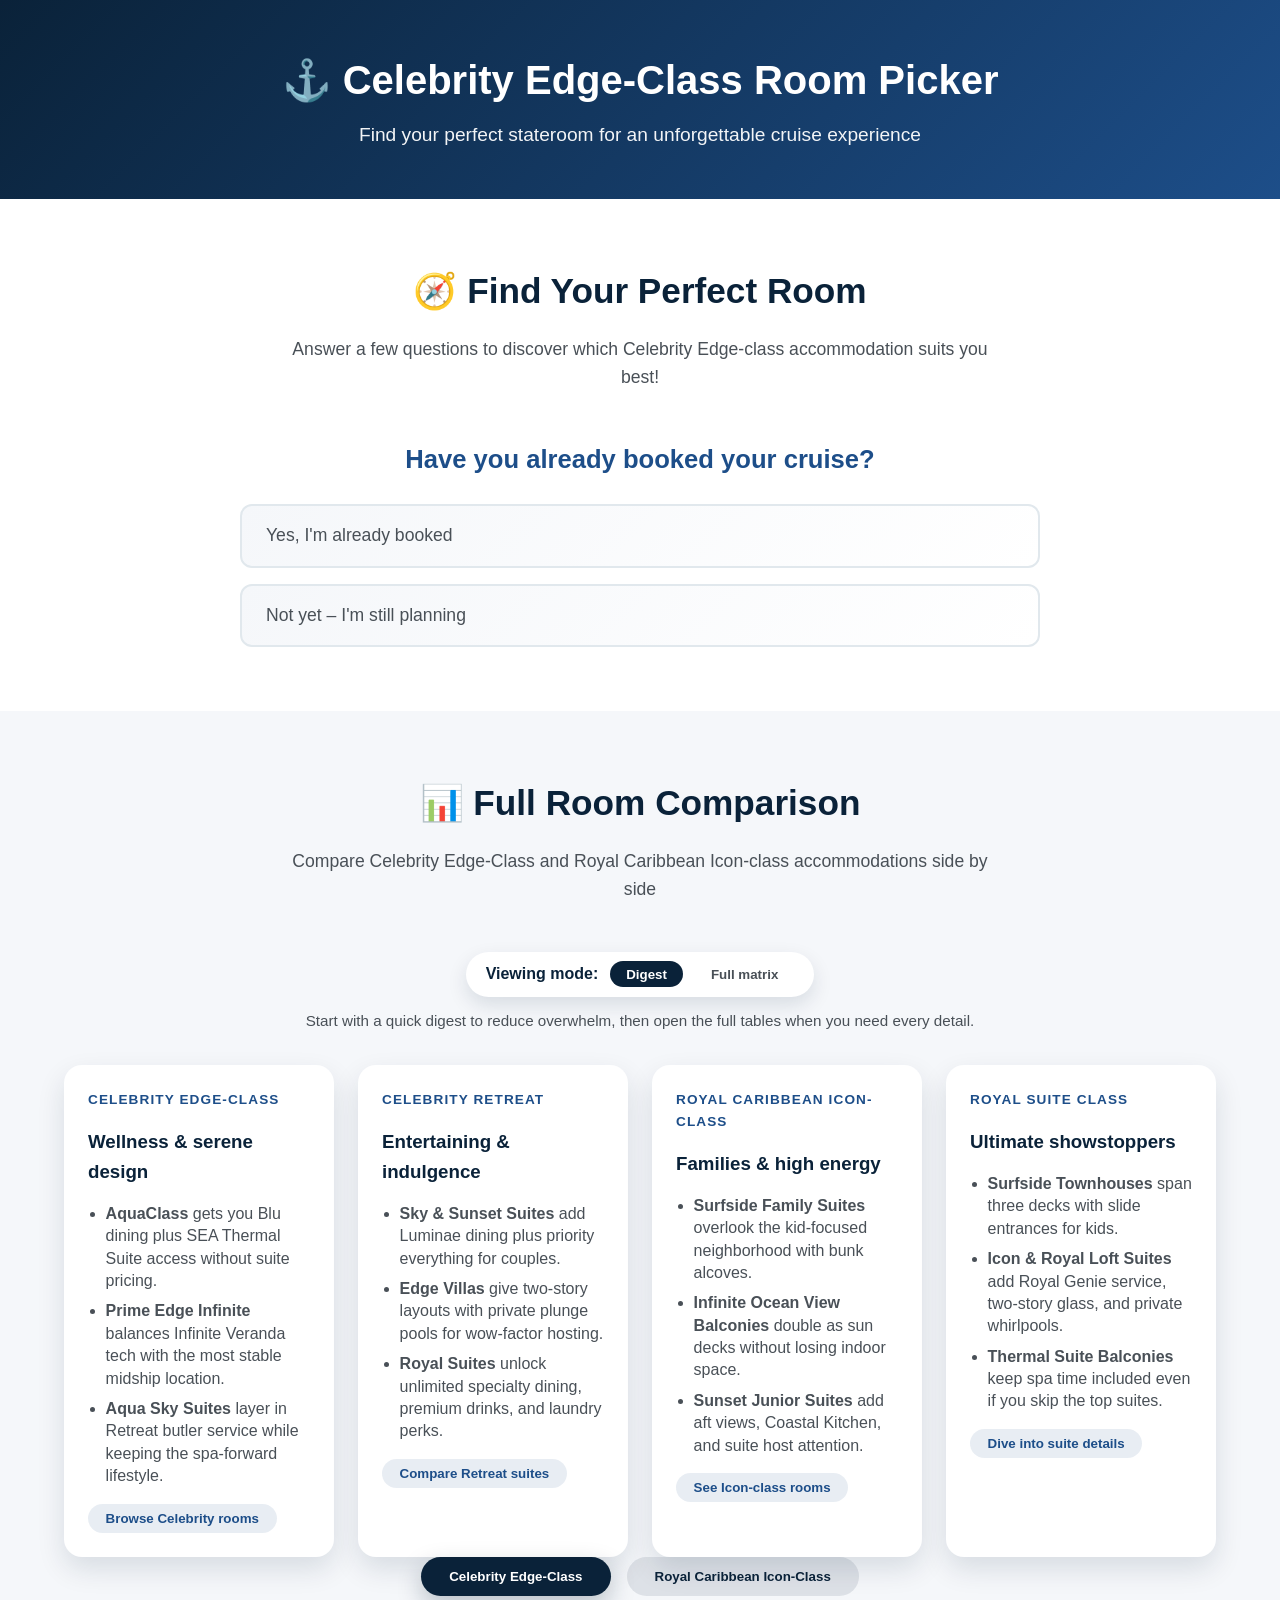
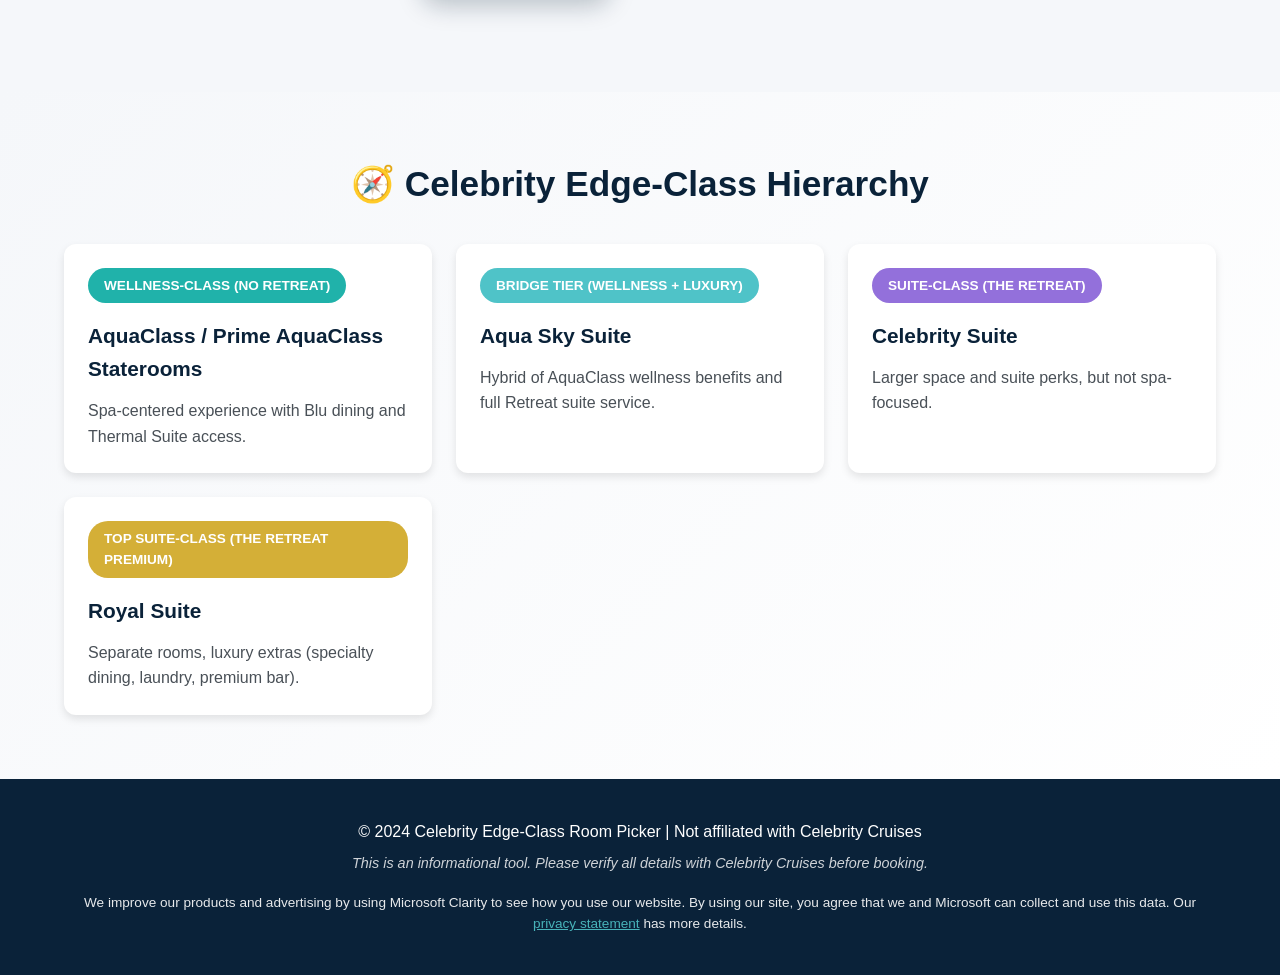
==== commit 86b4fd11: "Add digest view for comparison section" ====
--- a/index.html
+++ b/index.html
@@ -209,9 +209,48 @@
                 </div>
             </div>
 
-            <div id="quiz-result" class="quiz-result hidden">
-                <h3>Your Perfect Match:</h3>
-                <div id="result-content"></div>
+                <div id="quiz-result" class="quiz-result hidden">
+                    <h3>Your Perfect Match:</h3>
+                    <div id="result-content"></div>
+                    <div class="result-actions">
+                        <button id="view-room-details" class="secondary-btn hidden" type="button">
+                            Jump to this room in the comparison table
+                        </button>
+                    </div>
+                    <p class="comparison-message">
+                        Planning with friends or family? Encourage everyone to compare picks and lock in the room that makes the most sense for the whole crew.
+                    </p>
+                    <div class="result-actions">
+                        <div class="auth-cta" id="result-auth-cta">
+                            <h4>Save & compare with your travel party</h4>
+                            <p>Log in or create a free Room Picker profile to unlock sharing tools and keep tabs on everyone’s favorites.</p>
+                        <div class="cta-buttons">
+                            <button id="login-btn" class="outline-btn" type="button">Log In</button>
+                            <button id="signup-btn" class="primary-btn" type="button">Sign Up Free</button>
+                        </div>
+                        <p id="auth-status" class="auth-status" role="status" aria-live="polite"></p>
+                    </div>
+                    <div id="share-tools" class="share-tools hidden" aria-live="polite">
+                        <h4>Share your quiz match</h4>
+                        <p>Send a personalized link or email invite so your companions can see your recommendation and take the quiz too.</p>
+                        <label class="share-field">
+                            <span>Shareable link</span>
+                            <div class="share-input">
+                                <input id="share-link" type="text" readonly value="" aria-label="Shareable quiz link" />
+                                <button id="copy-share-link" class="secondary-btn" type="button">Copy Link</button>
+                            </div>
+                        </label>
+                        <form id="invite-form" class="invite-form">
+                            <label for="invite-email">Invite by email</label>
+                            <div class="invite-input-row">
+                                <input id="invite-email" type="email" placeholder="friend@example.com" required />
+                                <button class="primary-btn" type="submit">Send Invite</button>
+                            </div>
+                        </form>
+                        <p id="invite-feedback" class="invite-feedback" role="status" aria-live="polite"></p>
+                        <p class="share-note">Compare notes together and make sure everyone’s dream cruise vibe is represented.</p>
+                    </div>
+                </div>
                 <button id="restart-quiz" class="restart-btn">Take Quiz Again</button>
             </div>
         </div>
@@ -221,10 +260,77 @@
     <section id="compare" class="comparison-section">
         <div class="container">
             <h2>📊 Full Room Comparison</h2>
-            <p class="section-intro">Compare all Celebrity Edge-Class accommodations side by side</p>
-
-            <div class="table-wrapper">
-                <table class="comparison-table">
+            <p class="section-intro">Compare Celebrity Edge-Class and Royal Caribbean Icon-class accommodations side by side</p>
+
+            <div class="comparison-density">
+                <div class="comparison-mode-toggle" role="group" aria-label="Comparison view options">
+                    <span class="toggle-label">Viewing mode:</span>
+                    <button type="button" class="mode-btn active" data-mode="digest" aria-pressed="true">Digest</button>
+                    <button type="button" class="mode-btn" data-mode="matrix" aria-pressed="false">Full matrix</button>
+                </div>
+                <p class="toggle-hint">Start with a quick digest to reduce overwhelm, then open the full tables when you need every detail.</p>
+            </div>
+
+            <div id="comparison-digest" class="comparison-digest">
+                <article class="digest-card" aria-label="Celebrity Edge-Class wellness picks">
+                    <p class="digest-eyebrow">Celebrity Edge-Class</p>
+                    <h3>Wellness & serene design</h3>
+                    <ul>
+                        <li><strong>AquaClass</strong> gets you Blu dining plus SEA Thermal Suite access without suite pricing.</li>
+                        <li><strong>Prime Edge Infinite</strong> balances Infinite Veranda tech with the most stable midship location.</li>
+                        <li><strong>Aqua Sky Suites</strong> layer in Retreat butler service while keeping the spa-forward lifestyle.</li>
+                    </ul>
+                    <button type="button" class="digest-cta" data-target-catalog="celebrityEdge">Browse Celebrity rooms</button>
+                </article>
+
+                <article class="digest-card" aria-label="Celebrity Edge-Class luxury picks">
+                    <p class="digest-eyebrow">Celebrity Retreat</p>
+                    <h3>Entertaining & indulgence</h3>
+                    <ul>
+                        <li><strong>Sky & Sunset Suites</strong> add Luminae dining plus priority everything for couples.</li>
+                        <li><strong>Edge Villas</strong> give two-story layouts with private plunge pools for wow-factor hosting.</li>
+                        <li><strong>Royal Suites</strong> unlock unlimited specialty dining, premium drinks, and laundry perks.</li>
+                    </ul>
+                    <button type="button" class="digest-cta" data-target-catalog="celebrityEdge">Compare Retreat suites</button>
+                </article>
+
+                <article class="digest-card" aria-label="Royal Caribbean Icon-Class family picks">
+                    <p class="digest-eyebrow">Royal Caribbean Icon-Class</p>
+                    <h3>Families & high energy</h3>
+                    <ul>
+                        <li><strong>Surfside Family Suites</strong> overlook the kid-focused neighborhood with bunk alcoves.</li>
+                        <li><strong>Infinite Ocean View Balconies</strong> double as sun decks without losing indoor space.</li>
+                        <li><strong>Sunset Junior Suites</strong> add aft views, Coastal Kitchen, and suite host attention.</li>
+                    </ul>
+                    <button type="button" class="digest-cta" data-target-catalog="royalIcon">See Icon-class rooms</button>
+                </article>
+
+                <article class="digest-card" aria-label="Royal Caribbean Icon-Class suite picks">
+                    <p class="digest-eyebrow">Royal Suite Class</p>
+                    <h3>Ultimate showstoppers</h3>
+                    <ul>
+                        <li><strong>Surfside Townhouses</strong> span three decks with slide entrances for kids.</li>
+                        <li><strong>Icon & Royal Loft Suites</strong> add Royal Genie service, two-story glass, and private whirlpools.</li>
+                        <li><strong>Thermal Suite Balconies</strong> keep spa time included even if you skip the top suites.</li>
+                    </ul>
+                    <button type="button" class="digest-cta" data-target-catalog="royalIcon">Dive into suite details</button>
+                </article>
+            </div>
+
+            <div class="comparison-tabs" role="tablist">
+                <button class="comparison-tab active" role="tab" aria-selected="true" data-catalog="celebrityEdge">
+                    Celebrity Edge-Class
+                </button>
+                <button class="comparison-tab" role="tab" aria-selected="false" data-catalog="royalIcon">
+                    Royal Caribbean Icon-Class
+                </button>
+            </div>
+
+            <div class="comparison-panels">
+                <div class="comparison-panel active" role="tabpanel" data-catalog="celebrityEdge">
+                    <h3 class="panel-heading">Celebrity Edge-Class Room Matrix</h3>
+                    <div class="table-wrapper">
+                        <table class="comparison-table">
                     <thead>
                         <tr>
                             <th>Feature</th>
@@ -570,7 +676,75 @@
                             <td>Travelers seeking full luxury, privacy & space</td>
                         </tr>
                     </tbody>
-                </table>
+                        </table>
+                    </div>
+                    <div class="room-directory" data-room-directory data-catalog="celebrityEdge">
+                        <p class="room-directory-loading">Loading room directory…</p>
+                    </div>
+                </div>
+
+                <div class="comparison-panel" role="tabpanel" aria-hidden="true" data-catalog="royalIcon">
+                    <h3 class="panel-heading">Royal Caribbean Icon-Class Highlights</h3>
+                    <div class="table-wrapper">
+                        <table class="comparison-table royal-table">
+                            <thead>
+                                <tr>
+                                    <th>Room Type</th>
+                                    <th>Approx. Size</th>
+                                    <th>Guests</th>
+                                    <th>Signature Perk</th>
+                                </tr>
+                            </thead>
+                            <tbody>
+                                <tr>
+                                    <td>Icon Ocean View Balcony</td>
+                                    <td>~270 sq ft</td>
+                                    <td>Up to 4</td>
+                                    <td>Neighborhood-facing balcony with ocean breezes</td>
+                                </tr>
+                                <tr>
+                                    <td>Infinite Ocean View Balcony</td>
+                                    <td>~300 sq ft</td>
+                                    <td>Up to 4</td>
+                                    <td>Full-height glass transforms from window to sun deck</td>
+                                </tr>
+                                <tr>
+                                    <td>Thermal Suite Balcony</td>
+                                    <td>~280 sq ft</td>
+                                    <td>Up to 2</td>
+                                    <td>Includes Vitality Spa thermal suite passes for two</td>
+                                </tr>
+                                <tr>
+                                    <td>Surfside Family Suite</td>
+                                    <td>~425 sq ft</td>
+                                    <td>Up to 5</td>
+                                    <td>Kids alcove plus Surfside-facing balcony</td>
+                                </tr>
+                                <tr>
+                                    <td>Sunset Junior Suite</td>
+                                    <td>~322 sq ft</td>
+                                    <td>Up to 4</td>
+                                    <td>Aft-facing wrap balcony with Coastal Kitchen access</td>
+                                </tr>
+                                <tr>
+                                    <td>Grand Suite</td>
+                                    <td>~431 sq ft</td>
+                                    <td>Up to 4</td>
+                                    <td>Dedicated bedroom plus Royal Suite Class host</td>
+                                </tr>
+                                <tr>
+                                    <td>Royal Loft Suite</td>
+                                    <td>~2,090 sq ft</td>
+                                    <td>Up to 6</td>
+                                    <td>Two-story glass walls, Royal Genie service, and private whirlpool</td>
+                                </tr>
+                            </tbody>
+                        </table>
+                    </div>
+                    <div class="room-directory" data-room-directory data-catalog="royalIcon">
+                        <p class="room-directory-loading">Loading room directory…</p>
+                    </div>
+                </div>
             </div>
         </div>
     </section>
@@ -612,6 +786,19 @@
         </div>
     </footer>
 
+    <div id="auth-modal" class="auth-modal hidden" role="dialog" aria-modal="true" aria-labelledby="auth-modal-title">
+        <div class="auth-modal__panel">
+            <button type="button" class="auth-modal__close" id="auth-modal-close" aria-label="Close authentication prompt">&times;</button>
+            <p class="auth-modal__eyebrow">Room Picker</p>
+            <h3 id="auth-modal-title">Log in to share your match</h3>
+            <p id="auth-modal-message">Sign in to unlock sharing tools and invite your travel companions.</p>
+            <div class="auth-modal__actions">
+                <button id="auth-modal-confirm" class="primary-btn" type="button">Continue</button>
+                <a id="auth-modal-login-link" class="auth-modal__link" href="/login">Use classic login page</a>
+            </div>
+        </div>
+    </div>
+
     <script src="script.js"></script>
 </body>
 </html>
--- a/styles.css
+++ b/styles.css
@@ -42,6 +42,10 @@
     padding: 0 2rem;
 }
 
+.hidden {
+    display: none !important;
+}
+
 /* Header / Hero Section */
 .hero {
     background: linear-gradient(135deg, var(--navy) 0%, var(--ocean-blue) 100%);
@@ -321,6 +325,196 @@
     text-align: center;
 }
 
+.comparison-message {
+    margin: 1.5rem auto 0;
+    max-width: 640px;
+    text-align: center;
+    font-size: 1rem;
+    line-height: 1.6;
+    opacity: 0.95;
+}
+
+.result-actions {
+    margin-top: 1.75rem;
+    display: flex;
+    flex-direction: column;
+    gap: 1.5rem;
+}
+
+.auth-cta,
+.share-tools {
+    background: rgba(10, 34, 57, 0.35);
+    border-radius: 16px;
+    padding: 1.75rem;
+    box-shadow: inset 0 0 0 1px rgba(255, 255, 255, 0.2);
+}
+
+.auth-cta h4,
+.share-tools h4 {
+    font-size: 1.35rem;
+    margin-bottom: 0.75rem;
+}
+
+.cta-buttons {
+    display: flex;
+    flex-wrap: wrap;
+    gap: 0.75rem;
+    margin: 1rem 0 0.75rem;
+}
+
+.primary-btn,
+.secondary-btn,
+.outline-btn {
+    border: none;
+    border-radius: 999px;
+    padding: 0.65rem 1.5rem;
+    font-size: 1rem;
+    font-weight: 600;
+    cursor: pointer;
+    transition: transform 0.2s ease, box-shadow 0.2s ease;
+}
+
+.primary-btn {
+    background: var(--gold);
+    color: var(--navy);
+    box-shadow: 0 8px 20px rgba(0, 0, 0, 0.25);
+}
+
+.secondary-btn {
+    background: rgba(255, 255, 255, 0.2);
+    color: var(--white);
+    border: 1px solid rgba(255, 255, 255, 0.4);
+}
+
+.outline-btn {
+    background: transparent;
+    color: var(--white);
+    border: 1px solid rgba(255, 255, 255, 0.6);
+}
+
+.primary-btn:hover,
+.secondary-btn:hover,
+.outline-btn:hover {
+    transform: translateY(-2px);
+    box-shadow: 0 12px 24px rgba(0, 0, 0, 0.25);
+}
+
+.auth-status {
+    font-size: 0.95rem;
+    margin-top: 0.5rem;
+    opacity: 0.9;
+}
+
+.share-field {
+    display: block;
+    margin-bottom: 1.25rem;
+    font-weight: 600;
+}
+
+.share-input {
+    margin-top: 0.4rem;
+    display: flex;
+    gap: 0.5rem;
+    align-items: center;
+    flex-wrap: wrap;
+}
+
+.share-input input {
+    flex: 1;
+    min-width: 220px;
+    padding: 0.65rem 0.85rem;
+    border-radius: 10px;
+    border: none;
+    font-size: 1rem;
+}
+
+.invite-form label {
+    font-weight: 600;
+    display: block;
+    margin-bottom: 0.4rem;
+}
+
+.invite-input-row {
+    display: flex;
+    flex-wrap: wrap;
+    gap: 0.5rem;
+}
+
+.invite-input-row input {
+    flex: 1;
+    min-width: 220px;
+    padding: 0.65rem 0.85rem;
+    border-radius: 10px;
+    border: none;
+    font-size: 1rem;
+}
+
+.invite-feedback {
+    margin-top: 0.75rem;
+    font-size: 0.95rem;
+    min-height: 1.2rem;
+}
+
+.share-note {
+    font-size: 0.95rem;
+    opacity: 0.9;
+    margin-top: 0.75rem;
+}
+
+.auth-modal {
+    position: fixed;
+    inset: 0;
+    background: rgba(0, 0, 0, 0.55);
+    display: flex;
+    align-items: center;
+    justify-content: center;
+    padding: 1.5rem;
+    z-index: 999;
+}
+
+.auth-modal__panel {
+    background: var(--white);
+    color: var(--navy);
+    border-radius: 20px;
+    padding: 2rem;
+    max-width: 400px;
+    width: 100%;
+    position: relative;
+    box-shadow: 0 25px 50px rgba(0, 0, 0, 0.2);
+}
+
+.auth-modal__close {
+    position: absolute;
+    top: 12px;
+    right: 12px;
+    background: transparent;
+    border: none;
+    font-size: 1.5rem;
+    cursor: pointer;
+    color: var(--navy);
+}
+
+.auth-modal__eyebrow {
+    text-transform: uppercase;
+    letter-spacing: 0.2em;
+    font-size: 0.8rem;
+    color: var(--dark-gray);
+}
+
+.auth-modal__actions {
+    margin-top: 1.5rem;
+    display: flex;
+    flex-direction: column;
+    gap: 0.75rem;
+}
+
+.auth-modal__link {
+    color: var(--ocean-blue);
+    text-align: center;
+    font-weight: 600;
+    text-decoration: underline;
+}
+
 #result-content h4 {
     font-size: 2rem;
     margin-bottom: 1rem;
@@ -368,6 +562,157 @@
     background: var(--light-gray);
 }
 
+.comparison-density {
+    margin: 2rem auto 1rem;
+    text-align: center;
+    max-width: 900px;
+}
+
+.comparison-mode-toggle {
+    display: inline-flex;
+    align-items: center;
+    gap: 0.75rem;
+    background: var(--white);
+    padding: 0.6rem 1.25rem;
+    border-radius: 999px;
+    box-shadow: 0 8px 20px rgba(10, 34, 57, 0.12);
+}
+
+.toggle-label {
+    font-weight: 600;
+    color: var(--navy);
+}
+
+.mode-btn {
+    border: none;
+    background: transparent;
+    color: var(--dark-gray);
+    font-weight: 600;
+    padding: 0.35rem 1rem;
+    border-radius: 999px;
+    cursor: pointer;
+    transition: background 0.2s ease, color 0.2s ease;
+}
+
+.mode-btn.active {
+    background: var(--navy);
+    color: var(--white);
+}
+
+.toggle-hint {
+    margin-top: 0.75rem;
+    font-size: 0.95rem;
+    color: var(--dark-gray);
+}
+
+.comparison-digest {
+    margin-top: 2rem;
+    display: grid;
+    grid-template-columns: repeat(auto-fit, minmax(240px, 1fr));
+    gap: 1.5rem;
+}
+
+.digest-card {
+    background: var(--white);
+    border-radius: 18px;
+    padding: 1.5rem;
+    box-shadow: 0 12px 28px rgba(10, 34, 57, 0.12);
+    display: flex;
+    flex-direction: column;
+    gap: 1rem;
+}
+
+.digest-eyebrow {
+    font-size: 0.85rem;
+    letter-spacing: 0.08em;
+    text-transform: uppercase;
+    color: var(--ocean-blue);
+    font-weight: 700;
+    margin: 0;
+}
+
+.digest-card h3 {
+    margin: 0;
+    color: var(--navy);
+}
+
+.digest-card ul {
+    padding-left: 1.1rem;
+    margin: 0;
+    color: var(--dark-gray);
+    display: flex;
+    flex-direction: column;
+    gap: 0.5rem;
+}
+
+.digest-card li {
+    line-height: 1.4;
+}
+
+.digest-cta {
+    align-self: flex-start;
+    border: none;
+    background: rgba(31, 78, 137, 0.1);
+    color: var(--ocean-blue);
+    font-weight: 600;
+    padding: 0.45rem 1.1rem;
+    border-radius: 999px;
+    cursor: pointer;
+    transition: background 0.2s ease, color 0.2s ease;
+}
+
+.digest-cta:hover,
+.digest-cta:focus {
+    background: var(--ocean-blue);
+    color: var(--white);
+    outline: none;
+}
+
+.comparison-tabs {
+    display: flex;
+    justify-content: center;
+    gap: 1rem;
+    margin-bottom: 2rem;
+    flex-wrap: wrap;
+}
+
+.comparison-tab {
+    border: none;
+    background: rgba(10, 34, 57, 0.1);
+    color: var(--navy);
+    padding: 0.75rem 1.75rem;
+    border-radius: 999px;
+    font-weight: 600;
+    cursor: pointer;
+    transition: all 0.2s ease;
+}
+
+.comparison-tab.active {
+    background: var(--navy);
+    color: var(--white);
+    box-shadow: 0 10px 25px rgba(10, 34, 57, 0.25);
+}
+
+.comparison-panels {
+    margin-top: 2rem;
+}
+
+.comparison-panel {
+    display: none;
+}
+
+.comparison-panel.active {
+    display: block;
+    animation: fadeIn 0.4s ease;
+}
+
+.panel-heading {
+    font-size: 1.6rem;
+    color: var(--navy);
+    text-align: center;
+    margin-bottom: 1.5rem;
+}
+
 .table-wrapper {
     overflow-x: auto;
     background: var(--white);
@@ -413,10 +758,91 @@
     background: var(--light-gray);
 }
 
+.comparison-panel .table-wrapper {
+    margin-bottom: 1.5rem;
+}
+
 .feature-label {
     font-weight: 600;
     color: var(--navy);
     background: var(--light-gray);
+}
+
+.royal-table thead {
+    background: linear-gradient(135deg, #0067b1, #00a3da);
+}
+
+.room-directory {
+    background: rgba(255, 255, 255, 0.85);
+    border-radius: 16px;
+    padding: 1.5rem;
+    box-shadow: 0 8px 24px rgba(0, 0, 0, 0.08);
+}
+
+.room-directory-loading {
+    text-align: center;
+    margin: 0;
+}
+
+.room-row {
+    display: flex;
+    flex-wrap: wrap;
+    justify-content: space-between;
+    gap: 1rem;
+    padding: 1rem 0;
+    border-bottom: 1px solid var(--medium-gray);
+    transition: background 0.3s ease, box-shadow 0.3s ease;
+}
+
+.room-row:last-child {
+    border-bottom: none;
+}
+
+.room-row__title {
+    display: flex;
+    align-items: center;
+    gap: 1rem;
+    flex: 1 1 280px;
+}
+
+.room-row__icon {
+    font-size: 2rem;
+}
+
+.room-row__title h4 {
+    margin: 0;
+    font-size: 1.1rem;
+    color: var(--navy);
+}
+
+.room-row__title p {
+    margin: 0.25rem 0 0;
+    font-size: 0.95rem;
+    color: var(--dark-gray);
+}
+
+.room-row__meta {
+    display: flex;
+    flex-direction: column;
+    gap: 0.35rem;
+    min-width: 220px;
+    font-weight: 600;
+    color: var(--ocean-blue);
+}
+
+.room-row__price {
+    color: var(--gold);
+}
+
+.room-row__detail {
+    font-weight: 400;
+    color: var(--dark-gray);
+}
+
+.room-row--highlight {
+    background: rgba(212, 175, 55, 0.15);
+    box-shadow: 0 0 0 2px rgba(212, 175, 55, 0.6);
+    border-radius: 12px;
 }
 
 .highlight-row {
@@ -714,6 +1140,10 @@
     .comparison-table th,
     .comparison-table td {
         padding: 0.8rem 0.5rem;
+    }
+
+    .comparison-mode-toggle {
+        flex-direction: column;
     }
 
     .guide-grid {
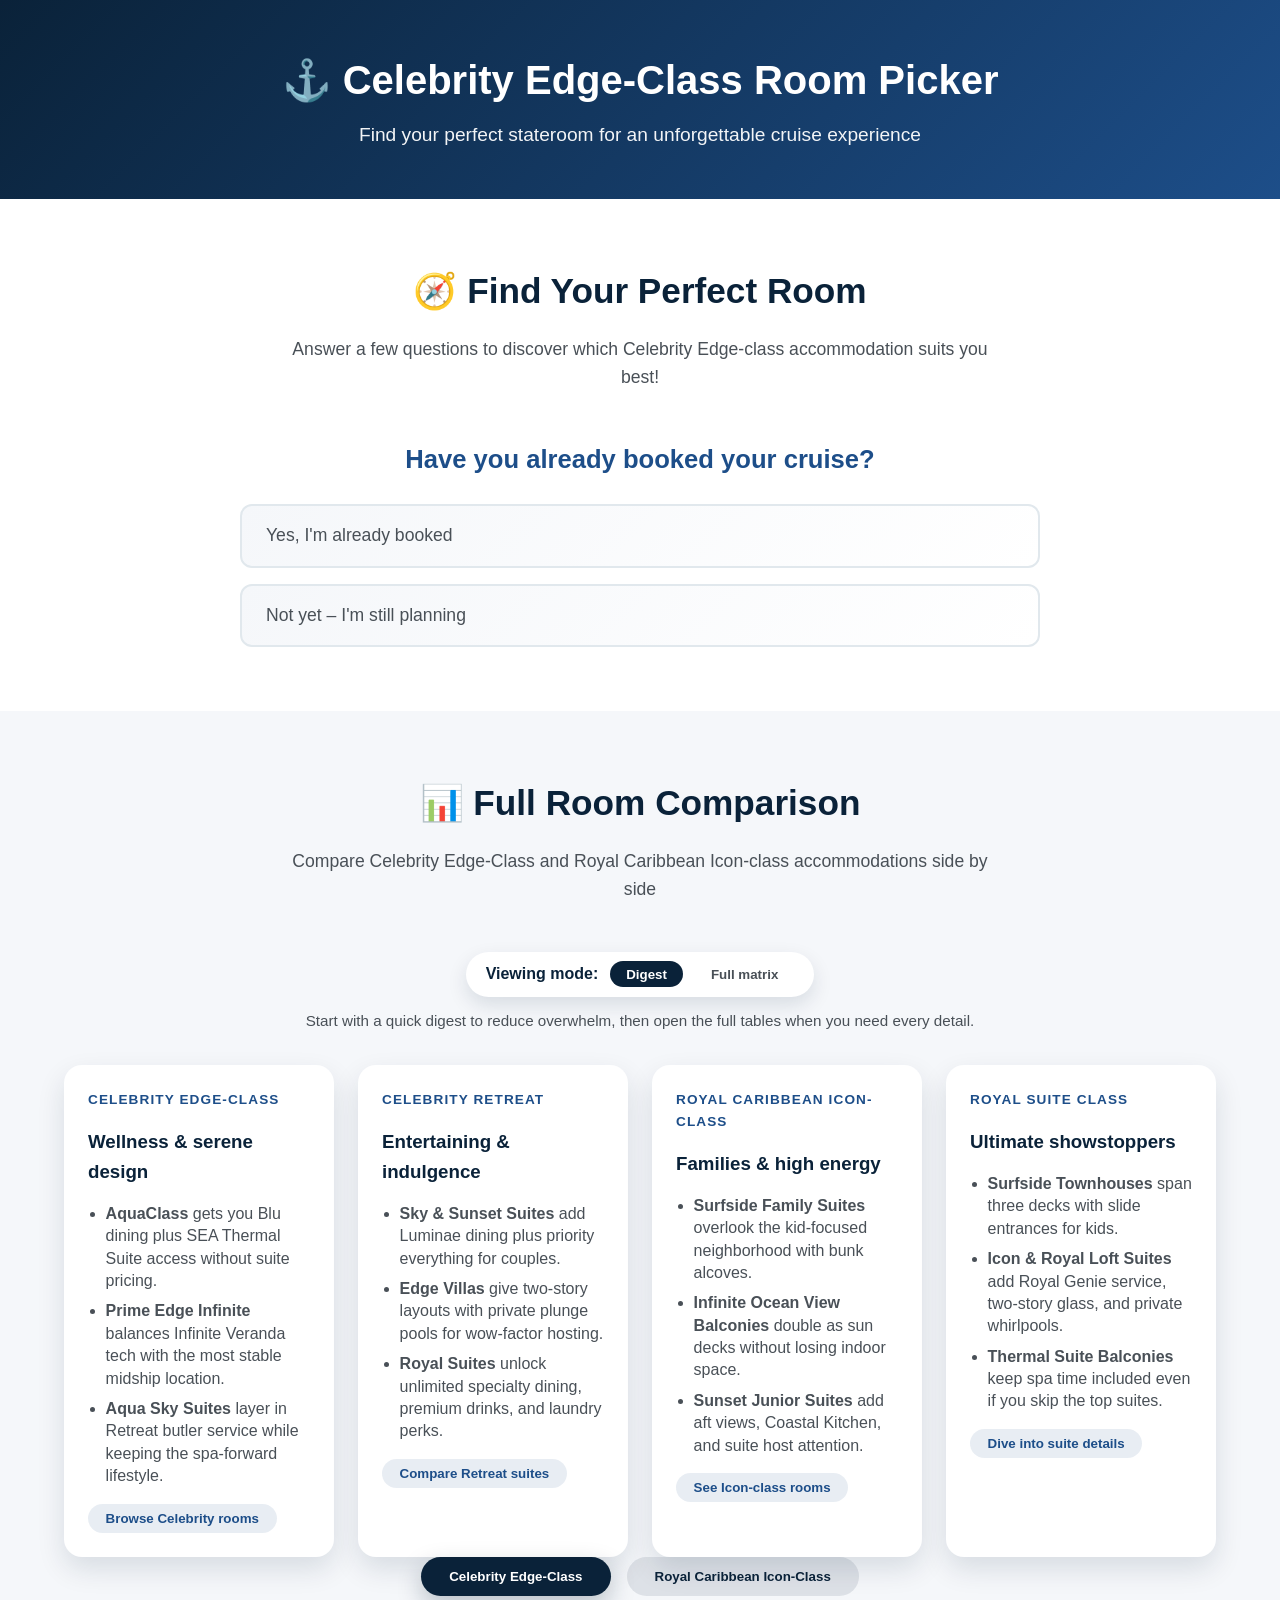
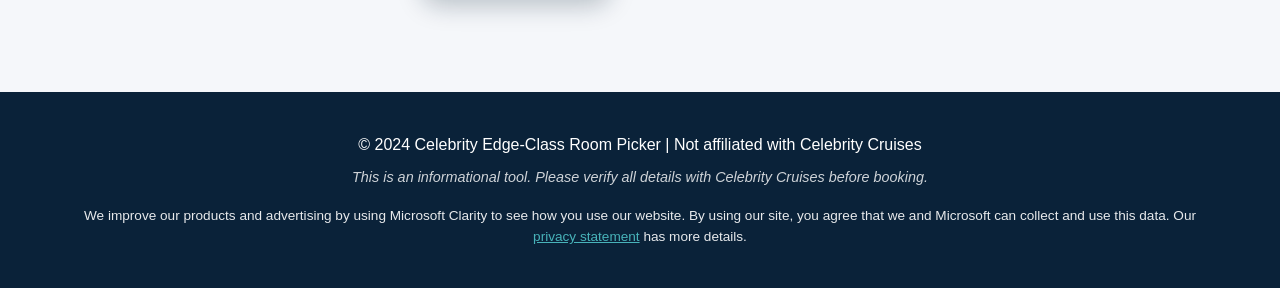
==== commit f4e1435f: "Hide hierarchy until Celebrity result and remove Andy callout" ====
--- a/index.html
+++ b/index.html
@@ -749,8 +749,8 @@
         </div>
     </section>
 
-    <!-- Hierarchy Section -->
-    <section class="hierarchy-section">
+    <!-- Hierarchy Section (revealed when a Celebrity room is recommended) -->
+    <section id="celebrity-hierarchy" class="hierarchy-section hidden" aria-hidden="true">
         <div class="container">
             <h2>🧭 Celebrity Edge-Class Hierarchy</h2>
             <div class="hierarchy-grid">
--- a/styles.css
+++ b/styles.css
@@ -461,6 +461,35 @@
     margin-top: 0.75rem;
 }
 
+.demographic-insight {
+    margin: 2rem auto 0;
+    padding: 1.5rem;
+    border-radius: 16px;
+    background: rgba(32, 178, 170, 0.08);
+    border: 1px solid rgba(32, 178, 170, 0.3);
+    text-align: left;
+}
+
+.demographic-insight--completed {
+    border-color: var(--gold);
+    background: rgba(212, 175, 55, 0.1);
+}
+
+.demographic-insight h4 {
+    margin-bottom: 0.5rem;
+    color: var(--navy);
+}
+
+.demographic-insight p {
+    margin-bottom: 1rem;
+}
+
+.demographic-hint {
+    font-size: 0.95rem;
+    color: var(--dark-gray);
+    margin-top: 0.5rem;
+}
+
 .auth-modal {
     position: fixed;
     inset: 0;
@@ -513,6 +542,116 @@
     text-align: center;
     font-weight: 600;
     text-decoration: underline;
+}
+
+.demographic-modal {
+    position: fixed;
+    inset: 0;
+    background: rgba(10, 34, 57, 0.75);
+    display: flex;
+    align-items: center;
+    justify-content: center;
+    padding: 1.5rem;
+    z-index: 999;
+}
+
+.demographic-modal__panel {
+    background: var(--white);
+    border-radius: 24px;
+    padding: 2.25rem;
+    max-width: 720px;
+    width: 100%;
+    box-shadow: 0 30px 60px rgba(0, 0, 0, 0.35);
+    position: relative;
+}
+
+.demographic-modal__close {
+    position: absolute;
+    top: 14px;
+    right: 14px;
+    border: none;
+    background: transparent;
+    font-size: 1.75rem;
+    color: var(--dark-gray);
+    cursor: pointer;
+}
+
+.demographic-modal__eyebrow {
+    text-transform: uppercase;
+    letter-spacing: 0.2em;
+    font-size: 0.8rem;
+    color: var(--dark-gray);
+    margin-bottom: 0.5rem;
+}
+
+.demographic-modal__intro {
+    margin-bottom: 1.25rem;
+}
+
+.rsvp-form {
+    display: grid;
+    grid-template-columns: repeat(auto-fit, minmax(220px, 1fr));
+    gap: 0.75rem;
+}
+
+.rsvp-form label {
+    display: flex;
+    flex-direction: column;
+    gap: 0.35rem;
+    font-weight: 600;
+}
+
+.rsvp-form input {
+    padding: 0.65rem 0.75rem;
+    border-radius: 10px;
+    border: 1px solid var(--medium-gray);
+}
+
+.rsvp-form button {
+    grid-column: 1 / -1;
+}
+
+.rsvp-confirmation {
+    grid-column: 1 / -1;
+    min-height: 1.5rem;
+    margin-top: 0.5rem;
+}
+
+.demographic-data {
+    margin-top: 1.5rem;
+}
+
+.demographic-data__note {
+    font-size: 0.95rem;
+    margin-bottom: 1rem;
+}
+
+.demographic-data__grid {
+    display: grid;
+    grid-template-columns: repeat(auto-fit, minmax(200px, 1fr));
+    gap: 1rem;
+}
+
+.demographic-data__grid article {
+    background: var(--light-gray);
+    border-radius: 14px;
+    padding: 1rem;
+    border: 1px solid var(--medium-gray);
+}
+
+.demographic-data__grid h5 {
+    margin-bottom: 0.5rem;
+    color: var(--navy);
+}
+
+.demographic-data__grid ul {
+    list-style: none;
+    padding-left: 0;
+}
+
+.demographic-data__grid li {
+    font-size: 0.95rem;
+    margin-bottom: 0.35rem;
 }
 
 #result-content h4 {
